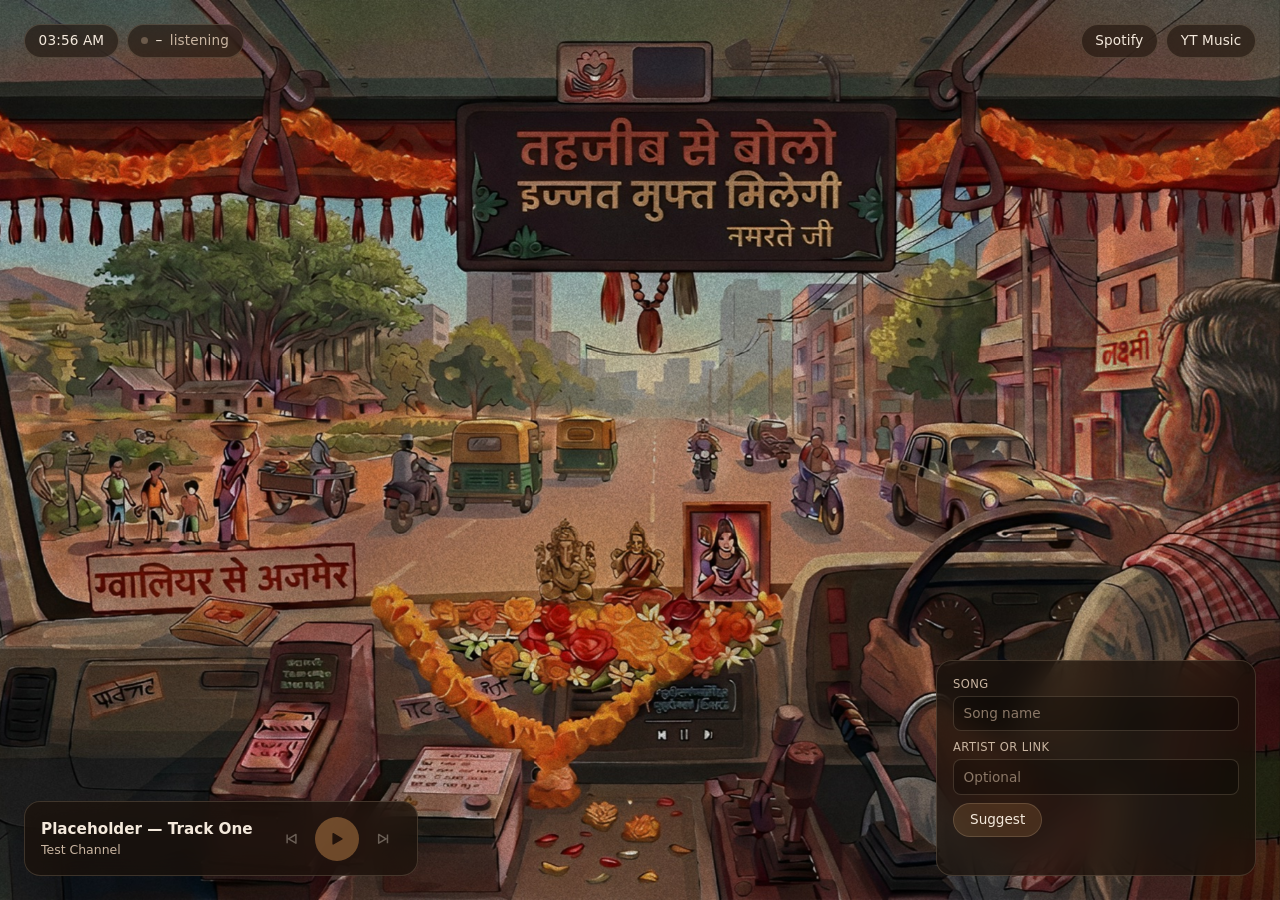
==== index.html @ 230281d0 "Build static Indian Bus Radio site Full-bleed hero scene with floating chrome, hidden YouTube IFrame" ====
<!doctype html>
<html lang="en">
<head>
<meta charset="utf-8">
<meta name="viewport" content="width=device-width, initial-scale=1, viewport-fit=cover">
<title>Indian Bus Radio</title>
<meta name="description" content="Ambient radio from the front seat of an Indian public bus.">
<link rel="stylesheet" href="css/style.css">
</head>
<body>

<img class="hero" src="assets/hero.jpg" alt="Interior of an Indian public bus, looking past the driver through the windshield onto a roadside town.">

<header class="top-row">
  <div class="pill" id="clock" aria-live="off">--:--</div>

  <div class="pill" id="live-count">
    <span class="dot" id="live-dot" data-state="offline"></span>
    <span id="live-count-value">–</span>
    <span class="muted">listening</span>
  </div>

  <nav class="top-links">
    <!-- TODO: replace with the real playlist URLs once they exist -->
    <a class="pill" href="#" target="_blank" rel="noopener">Spotify</a>
    <a class="pill" href="#" target="_blank" rel="noopener">YT Music</a>
  </nav>
</header>

<main class="chrome">
  <section class="player panel" aria-label="Player">
    <div class="now-playing">
      <div class="track-title" id="track-title">Press play</div>
      <div class="track-channel" id="track-channel">—</div>
    </div>

    <div class="controls">
      <button class="ctrl" id="prev" type="button" aria-label="Previous track">
        <svg viewBox="0 0 24 24" aria-hidden="true"><path d="M7 6v12M19 6 9 12l10 6z"/></svg>
      </button>
      <button class="ctrl ctrl-play" id="play" type="button" aria-label="Play" aria-pressed="false">
        <svg class="icon-play" viewBox="0 0 24 24" aria-hidden="true"><path d="M7 5l12 7-12 7z"/></svg>
        <svg class="icon-pause" viewBox="0 0 24 24" aria-hidden="true"><path d="M8 5v14M16 5v14"/></svg>
      </button>
      <button class="ctrl" id="next" type="button" aria-label="Next track">
        <svg viewBox="0 0 24 24" aria-hidden="true"><path d="M17 6v12M5 6l10 6-10 6z"/></svg>
      </button>
    </div>
  </section>

  <section class="recommend panel" aria-label="Recommend a song">
    <form id="recommend-form" novalidate>
      <label class="field">
        <span>Song</span>
        <input type="text" id="rec-song" name="song" maxlength="120" required autocomplete="off" placeholder="Song name">
      </label>
      <label class="field">
        <span>Artist or link</span>
        <input type="text" id="rec-artist" name="artist" maxlength="200" autocomplete="off" placeholder="Optional">
      </label>

      <!-- honeypot: off-screen rather than display:none so naive bots still fill it -->
      <div class="hp" aria-hidden="true">
        <label for="rec-website">Website</label>
        <input type="text" id="rec-website" name="website" tabindex="-1" autocomplete="off">
      </div>

      <button type="submit" id="rec-submit">Suggest</button>
      <p class="rec-status" id="rec-status" role="status"></p>
    </form>
  </section>
</main>

<!-- hidden audio source; playback only, never visible -->
<div id="yt-player" class="yt-hidden"></div>

<script src="https://www.youtube.com/iframe_api"></script>
<script src="https://cdn.jsdelivr.net/npm/gsap@3.12.5/dist/gsap.min.js"></script>
<script src="js/app.js"></script>
<script type="module" src="js/presence.js"></script>
<script type="module" src="js/recommend.js"></script>

</body>
</html>
---- css/style.css ----
:root {
  --ink: #f4e9dc;
  --ink-dim: #c9b5a1;
  --glass: rgba(28, 18, 12, 0.58);
  --glass-strong: rgba(28, 18, 12, 0.74);
  --edge: rgba(255, 226, 190, 0.16);
  --accent: #ffb163;
  --pad: clamp(0.75rem, 2vw, 1.5rem);
}

* { box-sizing: border-box; }

html, body {
  margin: 0;
  min-height: 100%;
  background: #17100b;
}

body {
  min-height: 100svh;
  display: flex;
  flex-direction: column;
  font: 400 16px/1.4 ui-sans-serif, system-ui, -apple-system, "Segoe UI", sans-serif;
  color: var(--ink);
  -webkit-font-smoothing: antialiased;
}

/* Static by decision — no idle animation on the illustration. */
.hero {
  position: fixed;
  inset: 0;
  width: 100%;
  height: 100%;
  object-fit: cover;
  object-position: 50% 50%;
  z-index: 0;
  pointer-events: none;
}

.top-row,
.chrome {
  position: relative;
  z-index: 1;
}

.top-row {
  display: flex;
  flex-wrap: wrap;
  align-items: center;
  gap: 0.5rem;
  padding: var(--pad);
  padding-top: max(var(--pad), env(safe-area-inset-top));
}

.top-links {
  display: flex;
  gap: 0.5rem;
  margin-left: auto;
}

/* The art's top zone is busy everywhere — each element carries its own backing. */
.pill {
  display: inline-flex;
  align-items: center;
  gap: 0.45rem;
  padding: 0.4rem 0.85rem;
  border: 1px solid var(--edge);
  border-radius: 999px;
  background: var(--glass);
  backdrop-filter: blur(10px) saturate(1.1);
  -webkit-backdrop-filter: blur(10px) saturate(1.1);
  font-size: 0.85rem;
  font-variant-numeric: tabular-nums;
  letter-spacing: 0.01em;
  text-decoration: none;
  color: var(--ink);
  white-space: nowrap;
}

a.pill:hover { border-color: rgba(255, 226, 190, 0.4); }

.muted { color: var(--ink-dim); }

.dot {
  width: 7px;
  height: 7px;
  border-radius: 50%;
  background: #6b5a4b;
}
.dot[data-state="live"] { background: #63d68a; box-shadow: 0 0 0 3px rgba(99, 214, 138, 0.18); }

.chrome {
  margin-top: auto;
  display: flex;
  flex-wrap: wrap;
  align-items: flex-end;
  justify-content: space-between;
  gap: var(--pad);
  padding: var(--pad);
  padding-bottom: max(var(--pad), env(safe-area-inset-bottom));
}

.panel {
  border: 1px solid var(--edge);
  border-radius: 1rem;
  background: var(--glass-strong);
  backdrop-filter: blur(14px) saturate(1.1);
  -webkit-backdrop-filter: blur(14px) saturate(1.1);
  padding: 0.9rem 1rem;
}

.player {
  display: flex;
  align-items: center;
  gap: 1.25rem;
  min-width: min(22rem, 100%);
}

.now-playing { min-width: 0; }

.track-title {
  font-size: 0.95rem;
  font-weight: 600;
  overflow: hidden;
  text-overflow: ellipsis;
  white-space: nowrap;
  max-width: 16rem;
}

.track-channel {
  font-size: 0.78rem;
  color: var(--ink-dim);
  overflow: hidden;
  text-overflow: ellipsis;
  white-space: nowrap;
  max-width: 16rem;
}

.controls {
  display: flex;
  align-items: center;
  gap: 0.4rem;
  margin-left: auto;
}

.ctrl {
  display: grid;
  place-items: center;
  width: 2.25rem;
  height: 2.25rem;
  padding: 0;
  border: 1px solid transparent;
  border-radius: 50%;
  background: transparent;
  color: var(--ink);
  cursor: pointer;
}

.ctrl:hover { border-color: var(--edge); }
.ctrl:disabled { opacity: 0.35; cursor: default; }

.ctrl-play {
  width: 2.75rem;
  height: 2.75rem;
  background: var(--accent);
  color: #241408;
}

.ctrl svg {
  width: 1.1rem;
  height: 1.1rem;
  fill: none;
  stroke: currentColor;
  stroke-width: 2;
  stroke-linejoin: round;
}

.ctrl-play svg { fill: currentColor; stroke: currentColor; }
.ctrl-play .icon-pause { fill: none; }

/* The `hidden` attribute does not hide SVG elements, so swap on a state class. */
.ctrl-play .icon-pause,
.ctrl-play.is-playing .icon-play { display: none; }
.ctrl-play.is-playing .icon-pause { display: block; }

:focus-visible {
  outline: 2px solid var(--accent);
  outline-offset: 2px;
}

.recommend { width: min(20rem, 100%); }

#recommend-form {
  display: flex;
  flex-wrap: wrap;
  gap: 0.5rem;
}

.field {
  display: flex;
  flex-direction: column;
  gap: 0.25rem;
  flex: 1 1 100%;
  font-size: 0.72rem;
  color: var(--ink-dim);
  letter-spacing: 0.04em;
  text-transform: uppercase;
}

.field input {
  border: 1px solid var(--edge);
  border-radius: 0.5rem;
  background: rgba(0, 0, 0, 0.28);
  padding: 0.45rem 0.6rem;
  color: var(--ink);
  font: inherit;
  font-size: 0.85rem;
  text-transform: none;
  letter-spacing: normal;
}

.field input::placeholder { color: #8b7867; }

#rec-submit {
  border: 1px solid var(--edge);
  border-radius: 999px;
  background: rgba(255, 177, 99, 0.14);
  color: var(--ink);
  padding: 0.4rem 1rem;
  font: inherit;
  font-size: 0.85rem;
  cursor: pointer;
}

#rec-submit:hover { background: rgba(255, 177, 99, 0.24); }
#rec-submit:disabled { opacity: 0.5; cursor: default; }

.rec-status {
  flex: 1 1 100%;
  margin: 0;
  min-height: 1rem;
  font-size: 0.75rem;
  color: var(--ink-dim);
}

.rec-status[data-tone="error"] { color: #ff9f8d; }
.rec-status[data-tone="ok"] { color: #9fe0b4; }

.hp {
  position: absolute;
  left: -9999px;
  width: 1px;
  height: 1px;
  overflow: hidden;
}

.yt-hidden {
  position: absolute;
  width: 1px;
  height: 1px;
  left: -9999px;
  opacity: 0;
  pointer-events: none;
}

/* Narrow viewports crop hard (hero is ~2:1) — only ~23% of the width survives
   at phone aspect, so this centres the dashboard shrine. Losing the far-left
   scenery and the driver is the accepted tradeoff. */
@media (max-width: 767px) {
  .hero { object-position: 50% 50%; }

  .chrome {
    flex-direction: column;
    align-items: stretch;
  }

  .recommend { width: 100%; }

  .track-title, .track-channel { max-width: 100%; }

  .top-links { margin-left: 0; width: 100%; }
}

@media (prefers-reduced-motion: reduce) {
  * { animation: none !important; transition: none !important; }
}
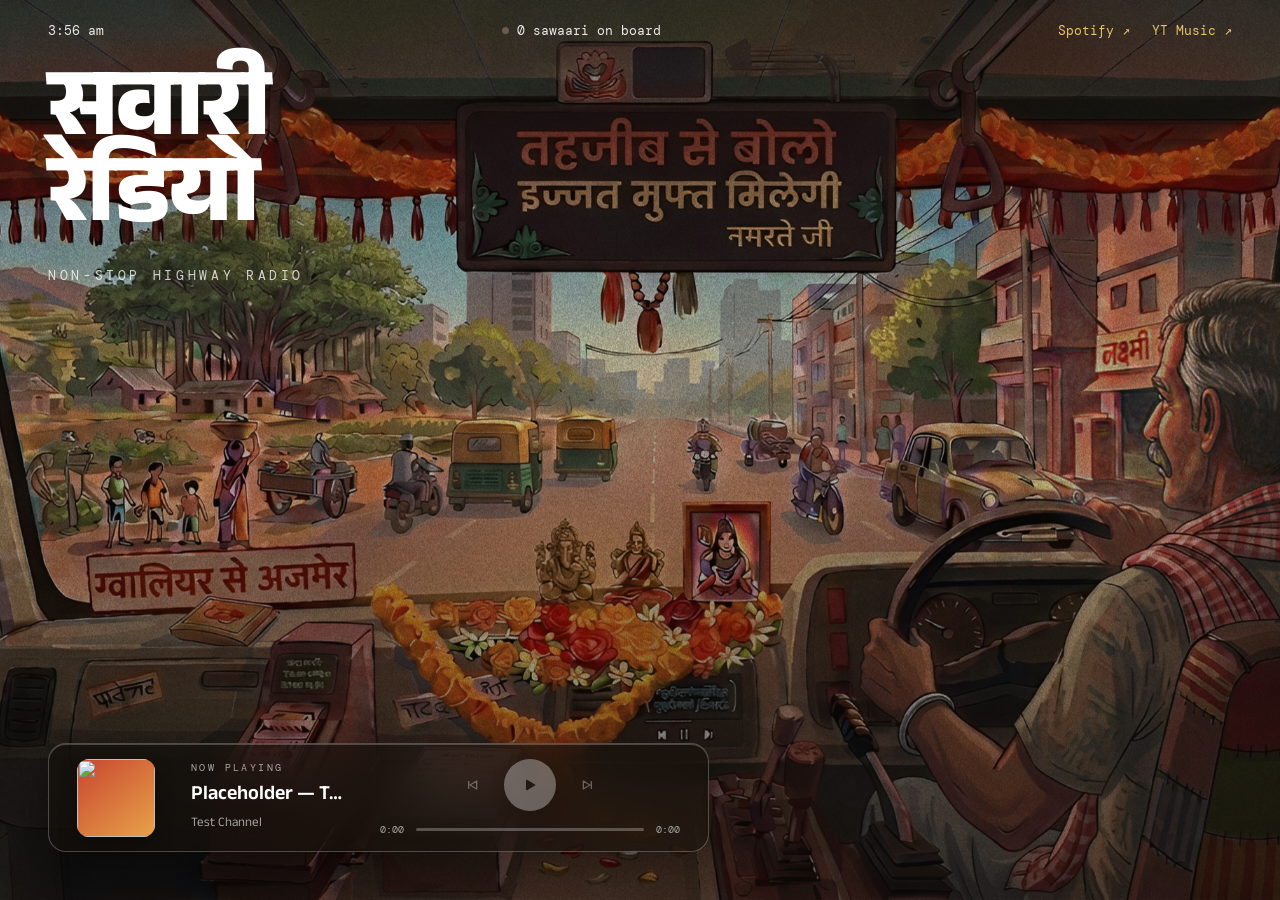
==== commit e9d51769: "Rebrand to Sawaari Radio per Glass Shelf v2 handoff Implements design_handoff_glass_shelf_player/REA" ====
--- a/index.html
+++ b/index.html
@@ -3,72 +3,71 @@
 <head>
 <meta charset="utf-8">
 <meta name="viewport" content="width=device-width, initial-scale=1, viewport-fit=cover">
-<title>Indian Bus Radio</title>
-<meta name="description" content="Ambient radio from the front seat of an Indian public bus.">
+<title>सवारी रेडियो — Sawaari Radio</title>
+<meta name="description" content="Non-stop highway radio from the front seat of an Indian public bus.">
+<link rel="preconnect" href="https://fonts.gstatic.com" crossorigin>
+<link href="https://fonts.googleapis.com/css2?family=Anek+Devanagari:wght@400;500;600;800&family=DM+Mono:wght@400;500&display=swap" rel="stylesheet">
 <link rel="stylesheet" href="css/style.css">
 </head>
 <body>
 
 <img class="hero" src="assets/hero.jpg" alt="Interior of an Indian public bus, looking past the driver through the windshield onto a roadside town.">
+<div class="scrim" aria-hidden="true"></div>
 
-<header class="top-row">
-  <div class="pill" id="clock" aria-live="off">--:--</div>
+<header class="status-bar">
+  <span id="clock">--:--</span>
 
-  <div class="pill" id="live-count">
+  <span class="live" id="live-count">
     <span class="dot" id="live-dot" data-state="offline"></span>
-    <span id="live-count-value">–</span>
-    <span class="muted">listening</span>
-  </div>
+    <span id="live-count-value">0</span> sawaari on board
+  </span>
 
   <nav class="top-links">
     <!-- TODO: replace with the real playlist URLs once they exist -->
-    <a class="pill" href="#" target="_blank" rel="noopener">Spotify</a>
-    <a class="pill" href="#" target="_blank" rel="noopener">YT Music</a>
+    <a href="#" target="_blank" rel="noopener">Spotify ↗</a>
+    <a href="#" target="_blank" rel="noopener">YT Music ↗</a>
   </nav>
 </header>
 
-<main class="chrome">
-  <section class="player panel" aria-label="Player">
-    <div class="now-playing">
+<div class="masthead" lang="hi">
+  <div class="masthead-title">सवारी<br>रेडियो</div>
+  <div class="masthead-sub">non-stop highway radio</div>
+</div>
+
+<main class="shelf-row">
+  <section class="player-card" aria-label="Player">
+    <img class="art" id="track-art" alt="" aria-hidden="true">
+
+    <div class="track-info">
+      <div class="eyebrow">Now playing</div>
       <div class="track-title" id="track-title">Press play</div>
       <div class="track-channel" id="track-channel">—</div>
     </div>
 
-    <div class="controls">
-      <button class="ctrl" id="prev" type="button" aria-label="Previous track">
-        <svg viewBox="0 0 24 24" aria-hidden="true"><path d="M7 6v12M19 6 9 12l10 6z"/></svg>
-      </button>
-      <button class="ctrl ctrl-play" id="play" type="button" aria-label="Play" aria-pressed="false">
-        <svg class="icon-play" viewBox="0 0 24 24" aria-hidden="true"><path d="M7 5l12 7-12 7z"/></svg>
-        <svg class="icon-pause" viewBox="0 0 24 24" aria-hidden="true"><path d="M8 5v14M16 5v14"/></svg>
-      </button>
-      <button class="ctrl" id="next" type="button" aria-label="Next track">
-        <svg viewBox="0 0 24 24" aria-hidden="true"><path d="M17 6v12M5 6l10 6-10 6z"/></svg>
-      </button>
+    <div class="transport">
+      <div class="controls">
+        <button class="ctrl" id="prev" type="button" aria-label="Previous track">
+          <svg viewBox="0 0 24 24" aria-hidden="true"><path d="M7 6v12M19 6 9 12l10 6z"/></svg>
+        </button>
+        <button class="ctrl ctrl-play" id="play" type="button" aria-label="Play" aria-pressed="false">
+          <svg class="icon-play" viewBox="0 0 24 24" aria-hidden="true"><path d="M7 5l12 7-12 7z"/></svg>
+          <svg class="icon-pause" viewBox="0 0 24 24" aria-hidden="true"><path d="M8 5v14M16 5v14"/></svg>
+        </button>
+        <button class="ctrl" id="next" type="button" aria-label="Next track">
+          <svg viewBox="0 0 24 24" aria-hidden="true"><path d="M17 6v12M5 6l10 6-10 6z"/></svg>
+        </button>
+      </div>
+
+      <div class="progress-row">
+        <span id="time-elapsed">0:00</span>
+        <div class="progress-track" id="progress-track" role="slider" aria-label="Seek" aria-valuemin="0" aria-valuemax="100" aria-valuenow="0" tabindex="0">
+          <div class="progress-fill" id="progress-fill"></div>
+        </div>
+        <span id="time-total">0:00</span>
+      </div>
     </div>
   </section>
 
-  <section class="recommend panel" aria-label="Recommend a song">
-    <form id="recommend-form" novalidate>
-      <label class="field">
-        <span>Song</span>
-        <input type="text" id="rec-song" name="song" maxlength="120" required autocomplete="off" placeholder="Song name">
-      </label>
-      <label class="field">
-        <span>Artist or link</span>
-        <input type="text" id="rec-artist" name="artist" maxlength="200" autocomplete="off" placeholder="Optional">
-      </label>
-
-      <!-- honeypot: off-screen rather than display:none so naive bots still fill it -->
-      <div class="hp" aria-hidden="true">
-        <label for="rec-website">Website</label>
-        <input type="text" id="rec-website" name="website" tabindex="-1" autocomplete="off">
-      </div>
-
-      <button type="submit" id="rec-submit">Suggest</button>
-      <p class="rec-status" id="rec-status" role="status"></p>
-    </form>
-  </section>
 </main>
 
 <!-- hidden audio source; playback only, never visible -->
@@ -78,7 +77,6 @@
 <script src="https://cdn.jsdelivr.net/npm/gsap@3.12.5/dist/gsap.min.js"></script>
 <script src="js/app.js"></script>
 <script type="module" src="js/presence.js"></script>
-<script type="module" src="js/recommend.js"></script>
 
 </body>
 </html>
--- a/css/style.css
+++ b/css/style.css
@@ -1,11 +1,20 @@
 :root {
-  --ink: #f4e9dc;
-  --ink-dim: #c9b5a1;
-  --glass: rgba(28, 18, 12, 0.58);
-  --glass-strong: rgba(28, 18, 12, 0.74);
-  --edge: rgba(255, 226, 190, 0.16);
-  --accent: #ffb163;
-  --pad: clamp(0.75rem, 2vw, 1.5rem);
+  /* Design tokens — from design_handoff_glass_shelf_player/README.md, "Glass Shelf v2" */
+  --scrim-dark: #12100e;
+  --card-bg: rgba(20, 15, 11, 0.62);
+  --card-border: rgba(255, 255, 255, 0.24);
+  --accent-a: #c8452f;
+  --accent-b: #e8a34a;
+  --live-green: #5fd07a;
+  --gold: #e8c46a;
+  --text: #fff;
+  --text-dim-1: rgba(255, 255, 255, 0.9);
+  --text-dim-2: rgba(255, 255, 255, 0.78);
+  --text-dim-3: rgba(255, 255, 255, 0.6);
+  --text-dim-4: rgba(255, 255, 255, 0.62);
+  --margin: 48px;
+  --font-display: 'Anek Devanagari', system-ui, sans-serif;
+  --font-mono: 'DM Mono', ui-monospace, monospace;
 }
 
 * { box-sizing: border-box; }
@@ -13,16 +22,22 @@
 html, body {
   margin: 0;
   min-height: 100%;
-  background: #17100b;
+  background: var(--scrim-dark);
 }
 
 body {
   min-height: 100svh;
-  display: flex;
-  flex-direction: column;
-  font: 400 16px/1.4 ui-sans-serif, system-ui, -apple-system, "Segoe UI", sans-serif;
-  color: var(--ink);
+  font-family: var(--font-display);
+  color: var(--text);
   -webkit-font-smoothing: antialiased;
+}
+
+a { color: var(--gold); text-decoration: none; }
+a:hover { color: var(--text); }
+
+@keyframes pulse {
+  0%, 100% { opacity: 1; }
+  50% { opacity: .35; }
 }
 
 /* Static by decision — no idle animation on the illustration. */
@@ -37,49 +52,39 @@
   pointer-events: none;
 }
 
-.top-row,
-.chrome {
+.scrim {
+  position: fixed;
+  inset: 0;
+  z-index: 0;
+  pointer-events: none;
+  background: linear-gradient(180deg, rgba(20, 14, 10, .52) 0%, rgba(20, 14, 10, .06) 38%, rgba(20, 14, 10, .5) 100%);
+}
+
+.status-bar,
+.masthead,
+.shelf-row {
   position: relative;
   z-index: 1;
 }
 
-.top-row {
-  display: flex;
-  flex-wrap: wrap;
-  align-items: center;
-  gap: 0.5rem;
-  padding: var(--pad);
-  padding-top: max(var(--pad), env(safe-area-inset-top));
-}
-
-.top-links {
-  display: flex;
-  gap: 0.5rem;
-  margin-left: auto;
-}
-
-/* The art's top zone is busy everywhere — each element carries its own backing. */
-.pill {
-  display: inline-flex;
-  align-items: center;
-  gap: 0.45rem;
-  padding: 0.4rem 0.85rem;
-  border: 1px solid var(--edge);
-  border-radius: 999px;
-  background: var(--glass);
-  backdrop-filter: blur(10px) saturate(1.1);
-  -webkit-backdrop-filter: blur(10px) saturate(1.1);
-  font-size: 0.85rem;
-  font-variant-numeric: tabular-nums;
-  letter-spacing: 0.01em;
-  text-decoration: none;
-  color: var(--ink);
-  white-space: nowrap;
-}
-
-a.pill:hover { border-color: rgba(255, 226, 190, 0.4); }
-
-.muted { color: var(--ink-dim); }
+.status-bar {
+  position: fixed;
+  top: 22px;
+  left: var(--margin);
+  right: var(--margin);
+  display: flex;
+  align-items: center;
+  justify-content: space-between;
+  font-family: var(--font-mono);
+  font-size: 13px;
+  color: var(--text-dim-1);
+}
+
+.live {
+  display: flex;
+  align-items: center;
+  gap: 8px;
+}
 
 .dot {
   width: 7px;
@@ -87,171 +92,190 @@
   border-radius: 50%;
   background: #6b5a4b;
 }
-.dot[data-state="live"] { background: #63d68a; box-shadow: 0 0 0 3px rgba(99, 214, 138, 0.18); }
-
-.chrome {
-  margin-top: auto;
-  display: flex;
-  flex-wrap: wrap;
+.dot[data-state="live"] {
+  background: var(--live-green);
+  animation: pulse 2.4s ease-in-out infinite;
+}
+
+.top-links {
+  display: flex;
+  gap: 22px;
+}
+
+.masthead {
+  position: fixed;
+  top: 76px;
+  left: var(--margin);
+  z-index: 1;
+  max-width: calc(100vw - 2 * var(--margin));
+}
+
+.masthead-title {
+  font-weight: 800;
+  font-size: 96px;
+  line-height: .9;
+  color: var(--text);
+  letter-spacing: -0.03em;
+}
+
+.masthead-sub {
+  margin-top: 18px;
+  font-family: var(--font-mono);
+  font-size: 13px;
+  letter-spacing: .28em;
+  text-transform: uppercase;
+  color: var(--text-dim-2);
+}
+
+.shelf-row {
+  position: fixed;
+  left: var(--margin);
+  right: var(--margin);
+  bottom: 48px;
+  z-index: 1;
+  display: flex;
   align-items: flex-end;
   justify-content: space-between;
-  gap: var(--pad);
-  padding: var(--pad);
-  padding-bottom: max(var(--pad), env(safe-area-inset-bottom));
-}
-
-.panel {
-  border: 1px solid var(--edge);
-  border-radius: 1rem;
-  background: var(--glass-strong);
-  backdrop-filter: blur(14px) saturate(1.1);
-  -webkit-backdrop-filter: blur(14px) saturate(1.1);
-  padding: 0.9rem 1rem;
-}
-
-.player {
-  display: flex;
-  align-items: center;
-  gap: 1.25rem;
-  min-width: min(22rem, 100%);
-}
-
-.now-playing { min-width: 0; }
+  gap: 24px;
+  flex-wrap: wrap;
+}
+
+.player-card {
+  height: 109px;
+  padding: 0 28px;
+  display: flex;
+  align-items: center;
+  gap: 36px;
+  border-radius: 18px;
+  background: var(--card-bg);
+  backdrop-filter: blur(26px);
+  -webkit-backdrop-filter: blur(26px);
+  border: 1px solid var(--card-border);
+  box-shadow: 0 18px 50px rgba(0, 0, 0, .4), inset 0 1px 0 rgba(255, 255, 255, .22);
+  width: fit-content;
+  max-width: 100%;
+}
+
+.art {
+  width: 78px;
+  height: 78px;
+  flex: none;
+  border-radius: 12px;
+  background: linear-gradient(140deg, var(--accent-a), var(--accent-b));
+  box-shadow: 0 6px 18px rgba(0, 0, 0, .35);
+  object-fit: cover;
+}
+
+.track-info {
+  width: 153px;
+  flex: none;
+  min-width: 0;
+}
+
+.eyebrow {
+  font-family: var(--font-mono);
+  font-size: 10px;
+  letter-spacing: .24em;
+  text-transform: uppercase;
+  color: var(--text-dim-4);
+}
 
 .track-title {
-  font-size: 0.95rem;
+  margin-top: 5px;
+  font-size: 20px;
   font-weight: 600;
+  color: var(--text);
+  white-space: nowrap;
   overflow: hidden;
   text-overflow: ellipsis;
+}
+
+.track-channel {
+  font-size: 13px;
+  color: var(--text-dim-3);
   white-space: nowrap;
-  max-width: 16rem;
-}
-
-.track-channel {
-  font-size: 0.78rem;
-  color: var(--ink-dim);
   overflow: hidden;
   text-overflow: ellipsis;
-  white-space: nowrap;
-  max-width: 16rem;
+}
+
+.transport {
+  width: 300px;
+  flex: none;
+  display: flex;
+  flex-direction: column;
+  align-items: center;
+  gap: 12px;
 }
 
 .controls {
   display: flex;
   align-items: center;
-  gap: 0.4rem;
-  margin-left: auto;
+  gap: 20px;
+  color: var(--text-dim-1);
 }
 
 .ctrl {
   display: grid;
   place-items: center;
-  width: 2.25rem;
-  height: 2.25rem;
+  width: 24px;
+  height: 24px;
   padding: 0;
-  border: 1px solid transparent;
+  border: none;
+  background: transparent;
+  color: inherit;
+  cursor: pointer;
   border-radius: 50%;
-  background: transparent;
-  color: var(--ink);
-  cursor: pointer;
-}
-
-.ctrl:hover { border-color: var(--edge); }
-.ctrl:disabled { opacity: 0.35; cursor: default; }
-
-.ctrl-play {
-  width: 2.75rem;
-  height: 2.75rem;
-  background: var(--accent);
-  color: #241408;
-}
+}
+
+.ctrl:disabled { opacity: .35; cursor: default; }
 
 .ctrl svg {
-  width: 1.1rem;
-  height: 1.1rem;
+  width: 1rem;
+  height: 1rem;
   fill: none;
   stroke: currentColor;
   stroke-width: 2;
   stroke-linejoin: round;
 }
 
-.ctrl-play svg { fill: currentColor; stroke: currentColor; }
-.ctrl-play .icon-pause { fill: none; }
+.ctrl-play {
+  width: 52px;
+  height: 52px;
+  background: rgba(255, 255, 255, .92);
+  color: #1a1613;
+  box-shadow: 0 6px 18px rgba(0, 0, 0, .3);
+}
+.ctrl-play svg { fill: currentColor; stroke: currentColor; width: 16px; height: 16px; }
 
 /* The `hidden` attribute does not hide SVG elements, so swap on a state class. */
 .ctrl-play .icon-pause,
 .ctrl-play.is-playing .icon-play { display: none; }
 .ctrl-play.is-playing .icon-pause { display: block; }
 
-:focus-visible {
-  outline: 2px solid var(--accent);
-  outline-offset: 2px;
-}
-
-.recommend { width: min(20rem, 100%); }
-
-#recommend-form {
-  display: flex;
-  flex-wrap: wrap;
-  gap: 0.5rem;
-}
-
-.field {
-  display: flex;
-  flex-direction: column;
-  gap: 0.25rem;
-  flex: 1 1 100%;
-  font-size: 0.72rem;
-  color: var(--ink-dim);
-  letter-spacing: 0.04em;
-  text-transform: uppercase;
-}
-
-.field input {
-  border: 1px solid var(--edge);
-  border-radius: 0.5rem;
-  background: rgba(0, 0, 0, 0.28);
-  padding: 0.45rem 0.6rem;
-  color: var(--ink);
-  font: inherit;
-  font-size: 0.85rem;
-  text-transform: none;
-  letter-spacing: normal;
-}
-
-.field input::placeholder { color: #8b7867; }
-
-#rec-submit {
-  border: 1px solid var(--edge);
-  border-radius: 999px;
-  background: rgba(255, 177, 99, 0.14);
-  color: var(--ink);
-  padding: 0.4rem 1rem;
-  font: inherit;
-  font-size: 0.85rem;
+.progress-row {
+  width: 100%;
+  display: flex;
+  align-items: center;
+  gap: 12px;
+  font-family: var(--font-mono);
+  font-size: 10px;
+  color: var(--text-dim-3);
+}
+
+.progress-track {
+  flex: 1;
+  height: 3px;
+  border-radius: 2px;
+  background: rgba(255, 255, 255, .26);
   cursor: pointer;
 }
 
-#rec-submit:hover { background: rgba(255, 177, 99, 0.24); }
-#rec-submit:disabled { opacity: 0.5; cursor: default; }
-
-.rec-status {
-  flex: 1 1 100%;
-  margin: 0;
-  min-height: 1rem;
-  font-size: 0.75rem;
-  color: var(--ink-dim);
-}
-
-.rec-status[data-tone="error"] { color: #ff9f8d; }
-.rec-status[data-tone="ok"] { color: #9fe0b4; }
-
-.hp {
-  position: absolute;
-  left: -9999px;
-  width: 1px;
-  height: 1px;
-  overflow: hidden;
+.progress-fill {
+  display: block;
+  width: 0%;
+  height: 100%;
+  border-radius: 2px;
+  background: var(--text);
 }
 
 .yt-hidden {
@@ -263,22 +287,46 @@
   pointer-events: none;
 }
 
-/* Narrow viewports crop hard (hero is ~2:1) — only ~23% of the width survives
-   at phone aspect, so this centres the dashboard shrine. Losing the far-left
-   scenery and the driver is the accepted tradeoff. */
+:focus-visible {
+  outline: 2px solid var(--gold);
+  outline-offset: 2px;
+}
+
+/* Design frame is 1280x720; below that the masthead and status bar are
+   scaled down and the shelf stacks so the card never exceeds the viewport.
+   The far-left/right scenery is lost on narrow viewports — accepted tradeoff. */
+@media (max-width: 900px) {
+  .masthead-title { font-size: clamp(48px, 12vw, 96px); }
+}
+
 @media (max-width: 767px) {
   .hero { object-position: 50% 50%; }
 
-  .chrome {
+  :root { --margin: 20px; }
+
+  .status-bar { font-size: 10px; }
+  .live { gap: 6px; text-align: center; }
+  .top-links { gap: 12px; }
+
+  .masthead { top: 64px; }
+  .masthead-sub { font-size: 11px; letter-spacing: .2em; }
+
+  .shelf-row {
     flex-direction: column;
     align-items: stretch;
+    bottom: 24px;
   }
 
-  .recommend { width: 100%; }
-
-  .track-title, .track-channel { max-width: 100%; }
-
-  .top-links { margin-left: 0; width: 100%; }
+  .player-card {
+    width: 100%;
+    height: auto;
+    flex-wrap: wrap;
+    padding: 16px;
+    gap: 16px;
+  }
+
+  .track-info { width: auto; flex: 1 1 auto; }
+  .transport { width: 100%; }
 }
 
 @media (prefers-reduced-motion: reduce) {
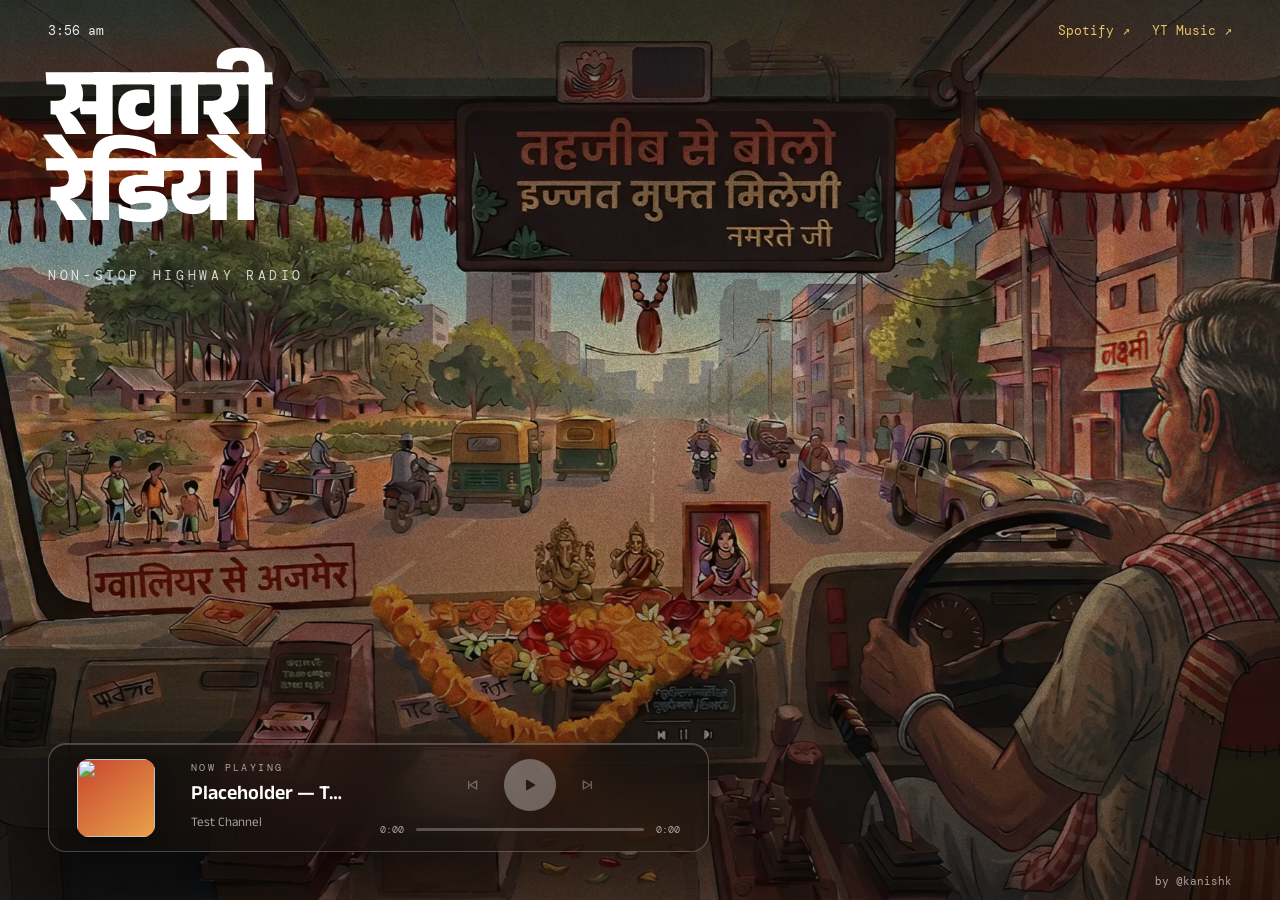
==== commit 96ba458c: "Drop live count, harden player edge cases, ship WebP hero Removes the live listener count for now (t" ====
--- a/index.html
+++ b/index.html
@@ -11,16 +11,11 @@
 </head>
 <body>
 
-<img class="hero" src="assets/hero.jpg" alt="Interior of an Indian public bus, looking past the driver through the windshield onto a roadside town.">
+<img class="hero" src="assets/hero.webp" alt="Interior of an Indian public bus, looking past the driver through the windshield onto a roadside town.">
 <div class="scrim" aria-hidden="true"></div>
 
 <header class="status-bar">
   <span id="clock">--:--</span>
-
-  <span class="live" id="live-count">
-    <span class="dot" id="live-dot" data-state="offline"></span>
-    <span id="live-count-value">0</span> sawaari on board
-  </span>
 
   <nav class="top-links">
     <!-- TODO: replace with the real playlist URLs once they exist -->
@@ -70,13 +65,14 @@
 
 </main>
 
+<a class="credit" href="https://github.com/kanishksingh3012" target="_blank" rel="noopener">by @kanishk</a>
+
 <!-- hidden audio source; playback only, never visible -->
 <div id="yt-player" class="yt-hidden"></div>
 
 <script src="https://www.youtube.com/iframe_api"></script>
 <script src="https://cdn.jsdelivr.net/npm/gsap@3.12.5/dist/gsap.min.js"></script>
 <script src="js/app.js"></script>
-<script type="module" src="js/presence.js"></script>
 
 </body>
 </html>
--- a/css/style.css
+++ b/css/style.css
@@ -1,11 +1,10 @@
 :root {
   /* Design tokens — from design_handoff_glass_shelf_player/README.md, "Glass Shelf v2" */
   --scrim-dark: #12100e;
-  --card-bg: rgba(20, 15, 11, 0.62);
+  --card-bg: rgba(20, 15, 11, 0.52);
   --card-border: rgba(255, 255, 255, 0.24);
   --accent-a: #c8452f;
   --accent-b: #e8a34a;
-  --live-green: #5fd07a;
   --gold: #e8c46a;
   --text: #fff;
   --text-dim-1: rgba(255, 255, 255, 0.9);
@@ -35,11 +34,6 @@
 a { color: var(--gold); text-decoration: none; }
 a:hover { color: var(--text); }
 
-@keyframes pulse {
-  0%, 100% { opacity: 1; }
-  50% { opacity: .35; }
-}
-
 /* Static by decision — no idle animation on the illustration. */
 .hero {
   position: fixed;
@@ -78,23 +72,6 @@
   font-family: var(--font-mono);
   font-size: 13px;
   color: var(--text-dim-1);
-}
-
-.live {
-  display: flex;
-  align-items: center;
-  gap: 8px;
-}
-
-.dot {
-  width: 7px;
-  height: 7px;
-  border-radius: 50%;
-  background: #6b5a4b;
-}
-.dot[data-state="live"] {
-  background: var(--live-green);
-  animation: pulse 2.4s ease-in-out infinite;
 }
 
 .top-links {
@@ -268,6 +245,7 @@
   border-radius: 2px;
   background: rgba(255, 255, 255, .26);
   cursor: pointer;
+  touch-action: none; /* dragging the thin bar shouldn't trigger page scroll on touch */
 }
 
 .progress-fill {
@@ -277,6 +255,17 @@
   border-radius: 2px;
   background: var(--text);
 }
+
+.credit {
+  position: fixed;
+  right: var(--margin);
+  bottom: 12px;
+  z-index: 1;
+  font-family: var(--font-mono);
+  font-size: 11px;
+  color: var(--text-dim-3);
+}
+.credit:hover { color: var(--text); }
 
 .yt-hidden {
   position: absolute;
@@ -305,7 +294,6 @@
   :root { --margin: 20px; }
 
   .status-bar { font-size: 10px; }
-  .live { gap: 6px; text-align: center; }
   .top-links { gap: 12px; }
 
   .masthead { top: 64px; }
@@ -329,6 +317,28 @@
   .transport { width: 100%; }
 }
 
+/* Every positioned element here is `position: fixed` and sized off the
+   1280x720 design frame with no regard for viewport height. On a short
+   viewport (landscape phone, a small resized window) the masthead and the
+   bottom player card can overlap — this compresses both so they never meet.
+   Deliberately after the width queries above so it wins when both apply. */
+@media (max-height: 480px) {
+  .status-bar { top: 12px; }
+
+  .masthead { top: 40px; }
+  .masthead-title { font-size: clamp(28px, 8vw, 44px); line-height: .95; }
+  .masthead-sub { margin-top: 6px; font-size: 10px; }
+
+  .shelf-row { bottom: 14px; }
+
+  .player-card { height: 76px; gap: 20px; padding: 0 16px; }
+  .art { width: 52px; height: 52px; }
+  .track-info { width: 130px; }
+  .track-title { font-size: 16px; }
+  .transport { width: 220px; gap: 6px; }
+  .ctrl-play { width: 40px; height: 40px; }
+}
+
 @media (prefers-reduced-motion: reduce) {
   * { animation: none !important; transition: none !important; }
 }
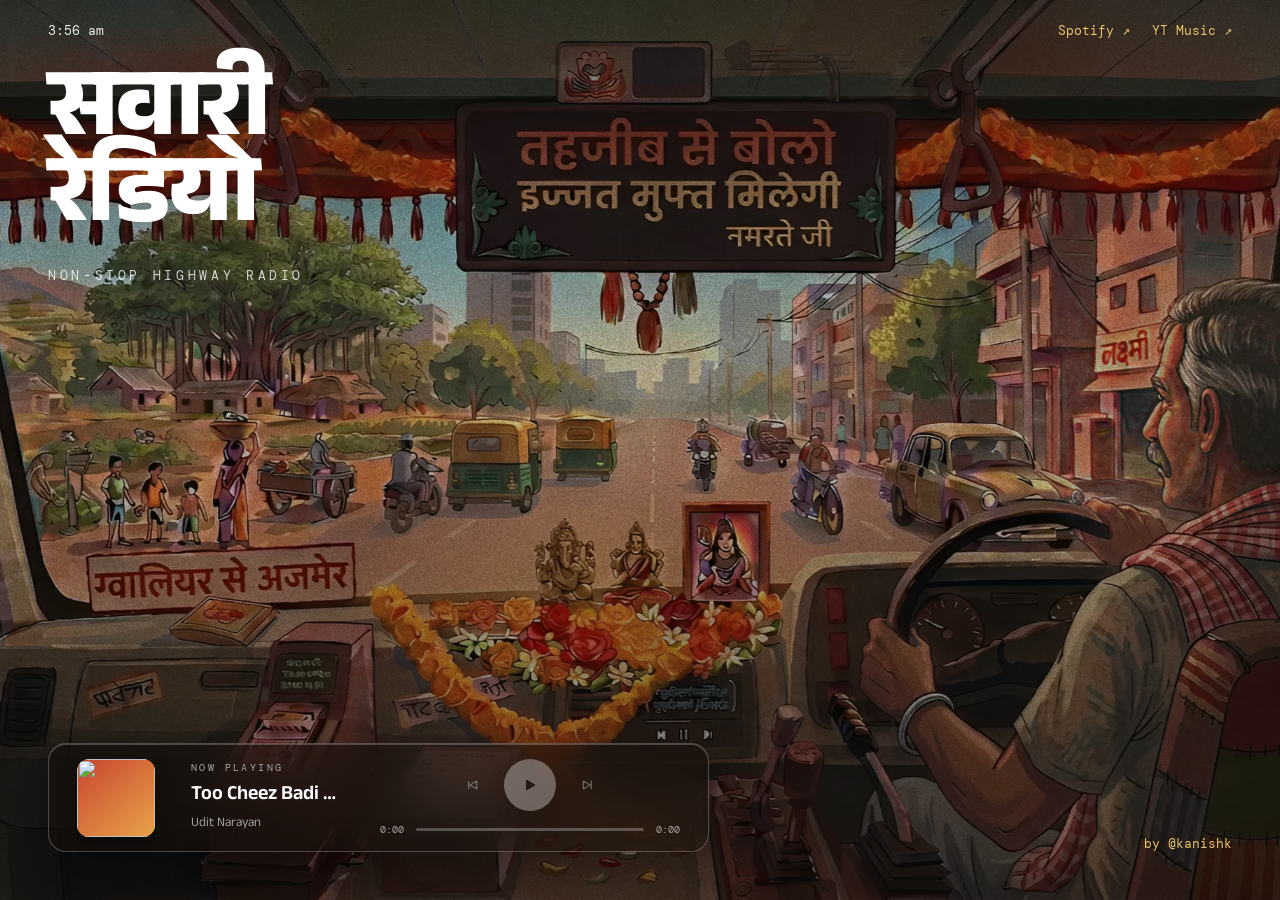
==== commit d3b88e76: "Add mobile design, real playlist, and Spotify/YT links Implements the mobile handoff (design_handoff" ====
--- a/index.html
+++ b/index.html
@@ -18,9 +18,10 @@
   <span id="clock">--:--</span>
 
   <nav class="top-links">
-    <!-- TODO: replace with the real playlist URLs once they exist -->
-    <a href="#" target="_blank" rel="noopener">Spotify ↗</a>
-    <a href="#" target="_blank" rel="noopener">YT Music ↗</a>
+    <!-- The curated playlist in each app. `si=` share tokens intentionally
+         stripped — they're per-share attribution, not needed to open these. -->
+    <a href="https://open.spotify.com/playlist/7woOLSZijkm50yU3QelG8X" target="_blank" rel="noopener">Spotify ↗</a>
+    <a href="https://music.youtube.com/playlist?list=PLDdNNsCxZ2Js" target="_blank" rel="noopener">YT Music ↗</a>
   </nav>
 </header>
 
--- a/css/style.css
+++ b/css/style.css
@@ -12,6 +12,10 @@
   --text-dim-3: rgba(255, 255, 255, 0.6);
   --text-dim-4: rgba(255, 255, 255, 0.62);
   --margin: 48px;
+  /* Shared by .shelf-row and .credit so the credit tag always sits on the
+     same horizontal line as the player card's bottom edge, at every
+     breakpoint, without having to update two rules in sync by hand. */
+  --shelf-bottom: 48px;
   --font-display: 'Anek Devanagari', system-ui, sans-serif;
   --font-mono: 'DM Mono', ui-monospace, monospace;
 }
@@ -108,7 +112,7 @@
   position: fixed;
   left: var(--margin);
   right: var(--margin);
-  bottom: 48px;
+  bottom: var(--shelf-bottom);
   z-index: 1;
   display: flex;
   align-items: flex-end;
@@ -256,14 +260,17 @@
   background: var(--text);
 }
 
+/* Sits on the same horizontal line as the player card's bottom edge
+   (shares --shelf-bottom with .shelf-row) and matches the Spotify/YT Music
+   links in the status bar — same gold, same 13px, same font. */
 .credit {
   position: fixed;
   right: var(--margin);
-  bottom: 12px;
+  bottom: var(--shelf-bottom);
   z-index: 1;
   font-family: var(--font-mono);
-  font-size: 11px;
-  color: var(--text-dim-3);
+  font-size: 13px;
+  color: var(--gold);
 }
 .credit:hover { color: var(--text); }
 
@@ -288,48 +295,144 @@
   .masthead-title { font-size: clamp(48px, 12vw, 96px); }
 }
 
+/* Mobile — design_handoff_glass_shelf_mobile/README.md, 390x844 frame.
+   Not just a squeezed desktop: different hero crop, its own scrim ramp,
+   a stacked card, and a scrubber handle. */
 @media (max-width: 767px) {
-  .hero { object-position: 50% 50%; }
-
-  :root { --margin: 20px; }
-
-  .status-bar { font-size: 10px; }
-  .top-links { gap: 12px; }
-
-  .masthead { top: 64px; }
-  .masthead-sub { font-size: 11px; letter-spacing: .2em; }
+  :root { --margin: 24px; --shelf-bottom: 34px; }
+
+  /* Mobile crop aims at the driver and steering wheel, not the centre shrine. */
+  .hero { object-position: 100% 37%; }
+
+  .scrim {
+    background: linear-gradient(180deg,
+      rgba(20, 14, 10, .7) 0%,
+      rgba(20, 14, 10, .6) 30%,
+      rgba(20, 14, 10, .22) 48%,
+      rgba(16, 10, 7, .72) 78%,
+      rgba(14, 9, 6, .88) 100%);
+  }
+
+  .status-bar { top: 14px; font-size: 13px; color: var(--text); }
+  .top-links { gap: 14px; }
+
+  .masthead { top: 196px; }
+  .masthead-title {
+    font-size: 46px;
+    line-height: .92;
+    letter-spacing: -0.02em;
+    text-shadow: 0 4px 26px rgba(0, 0, 0, .5);
+  }
+  .masthead-sub { margin-top: 12px; font-size: 11px; letter-spacing: .22em; }
 
   .shelf-row {
     flex-direction: column;
     align-items: stretch;
-    bottom: 24px;
-  }
-
+  }
+
+  /* Art + track text share the first line; the transport block wraps below. */
   .player-card {
     width: 100%;
     height: auto;
     flex-wrap: wrap;
-    padding: 16px;
-    gap: 16px;
-  }
-
-  .track-info { width: auto; flex: 1 1 auto; }
-  .transport { width: 100%; }
+    align-items: center;
+    padding: 22px 20px 24px;
+    gap: 20px 16px;
+    border-radius: 26px;
+    background: rgba(20, 15, 11, .55);
+    backdrop-filter: blur(28px);
+    -webkit-backdrop-filter: blur(28px);
+    border-color: rgba(255, 255, 255, .2);
+    box-shadow: 0 20px 60px rgba(0, 0, 0, .5), inset 0 1px 0 rgba(255, 255, 255, .2);
+  }
+
+  .art { width: 64px; height: 64px; border-radius: 14px; }
+
+  /* basis 0 (not auto) so long titles truncate instead of pushing the art
+     onto its own line */
+  .track-info { width: auto; flex: 1 1 0; }
+  .eyebrow { font-size: 10px; letter-spacing: .22em; color: rgba(255, 255, 255, .6); }
+  .track-title { margin-top: 4px; font-size: 21px; }
+  .track-channel { font-size: 14px; }
+
+  /* column-reverse puts the progress block above the controls without
+     reordering the markup (which keeps the desktop tab order intact). */
+  .transport {
+    width: auto;
+    flex: 1 0 100%;
+    flex-direction: column-reverse;
+    gap: 18px;
+  }
+
+  .progress-row {
+    flex-wrap: wrap;
+    gap: 0;
+    font-size: 11px;
+    color: rgba(255, 255, 255, .55);
+  }
+  /* The handoff sits the 4px bar inside a 20px row so the 14px handle has
+     room; these margins reproduce that rhythm without an extra wrapper. */
+  .progress-track {
+    order: -1;
+    flex: 1 0 100%;
+    height: 4px;
+    margin: 8px 0 14px;
+    background: rgba(255, 255, 255, .24);
+  }
+  #time-total { margin-left: auto; }
+
+  /* Scrubber handle rides the leading edge of the fill — mobile only. */
+  .progress-fill { position: relative; }
+  .progress-fill::after {
+    content: '';
+    position: absolute;
+    right: -7px;
+    top: 50%;
+    transform: translateY(-50%);
+    width: 14px;
+    height: 14px;
+    border-radius: 50%;
+    background: var(--text);
+    box-shadow: 0 2px 8px rgba(0, 0, 0, .45);
+  }
+
+  .controls { justify-content: center; gap: 26px; }
+  .ctrl {
+    width: 56px;
+    height: 56px;
+    background: rgba(255, 255, 255, .08);
+    color: rgba(255, 255, 255, .9);
+  }
+  .ctrl svg { width: 19px; height: 19px; }
+  .ctrl-play {
+    width: 74px;
+    height: 74px;
+    background: #f3ece1;
+    color: #1a1613;
+    box-shadow: 0 8px 24px rgba(0, 0, 0, .4);
+  }
+  .ctrl-play svg { width: 24px; height: 24px; }
+
+  /* Card is full-width here, so the shared bottom line would put this
+     right on top of the play button — sits just below the card instead. */
+  .credit { bottom: 10px; }
 }
 
 /* Every positioned element here is `position: fixed` and sized off the
    1280x720 design frame with no regard for viewport height. On a short
    viewport (landscape phone, a small resized window) the masthead and the
    bottom player card can overlap — this compresses both so they never meet.
-   Deliberately after the width queries above so it wins when both apply. */
-@media (max-height: 480px) {
+   Scoped to >=768px: it collapses the card to a fixed-height single row,
+   which would truncate the stacked mobile layout and push the transport
+   controls out of view. Narrow-and-short is handled separately below. */
+@media (max-height: 480px) and (min-width: 768px) {
+  :root { --shelf-bottom: 14px; }
+
   .status-bar { top: 12px; }
 
   .masthead { top: 40px; }
   .masthead-title { font-size: clamp(28px, 8vw, 44px); line-height: .95; }
   .masthead-sub { margin-top: 6px; font-size: 10px; }
-
-  .shelf-row { bottom: 14px; }
 
   .player-card { height: 76px; gap: 20px; padding: 0 16px; }
   .art { width: 52px; height: 52px; }
@@ -339,6 +442,36 @@
   .ctrl-play { width: 40px; height: 40px; }
 }
 
+/* Narrow AND short — split-screen, a foldable, or a small resized window.
+   Keeps the stacked mobile layout (so the transport stays reachable) but
+   tightens the masthead and card enough that both still fit. */
+@media (max-height: 620px) and (max-width: 767px) {
+  :root { --shelf-bottom: 20px; }
+
+  /* Card is still full-width here so this can't follow --shelf-bottom
+     (same reasoning as the base mobile block) — and the gap below the card
+     is only 20px now, too tight for the inherited 10px/13px pairing without
+     touching the card, so both are pulled in further. */
+  .credit { bottom: 2px; font-size: 11px; }
+
+  .masthead { top: 56px; }
+  .masthead-title { font-size: 30px; }
+  .masthead-sub { margin-top: 8px; font-size: 10px; letter-spacing: .18em; }
+
+  .player-card { padding: 14px 16px 16px; gap: 12px; border-radius: 20px; }
+  .art { width: 48px; height: 48px; border-radius: 10px; }
+  .track-title { font-size: 17px; }
+  .track-channel { font-size: 12px; }
+
+  .transport { gap: 10px; }
+  .progress-track { margin: 6px 0 10px; }
+
+  .controls { gap: 18px; }
+  .ctrl { width: 44px; height: 44px; }
+  .ctrl-play { width: 56px; height: 56px; }
+  .ctrl-play svg { width: 18px; height: 18px; }
+}
+
 @media (prefers-reduced-motion: reduce) {
   * { animation: none !important; transition: none !important; }
 }
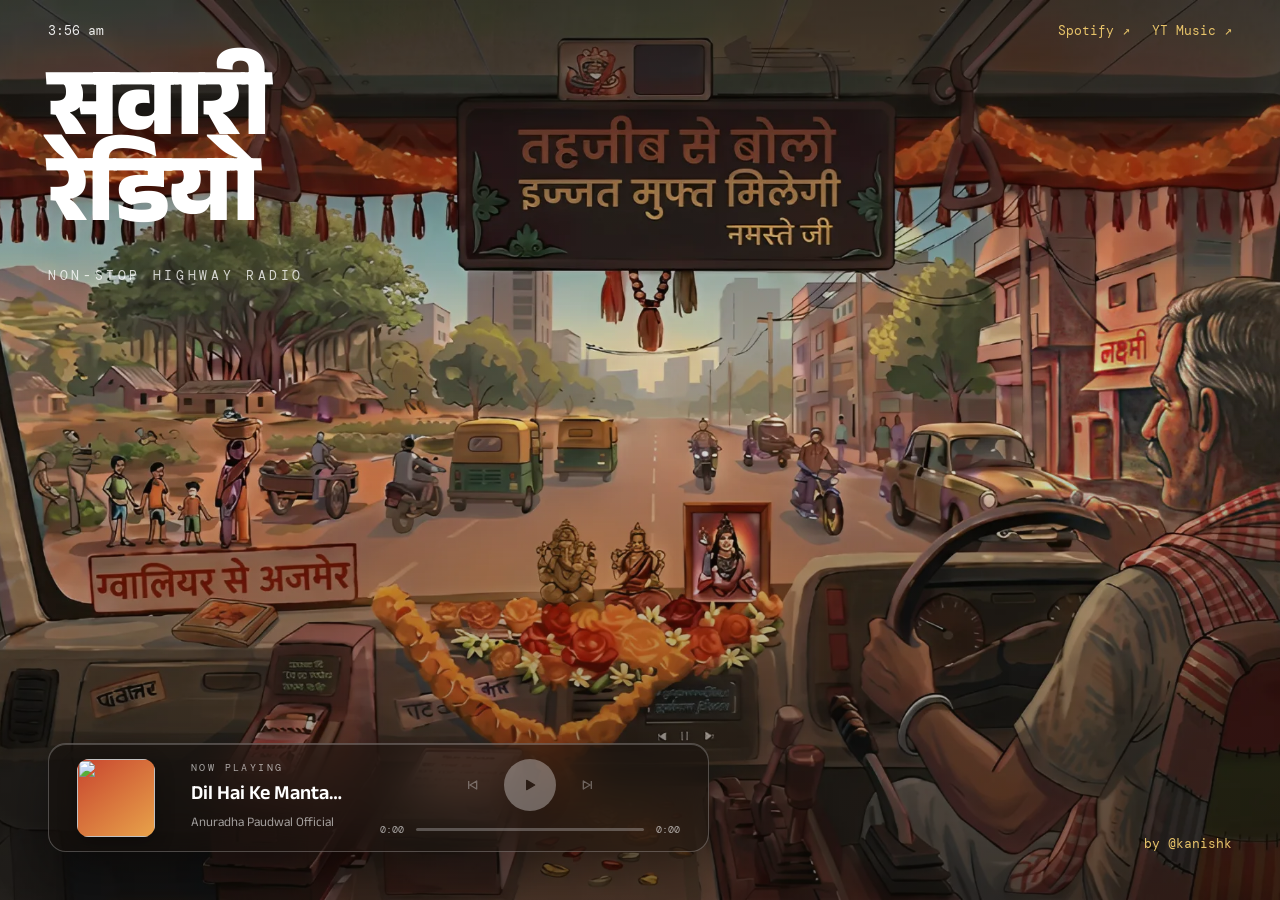
==== commit d09901d3: "Add shuffle, nocookie embed, and a real ad-blocker help message Shuffles playback order by default (" ====
--- a/index.html
+++ b/index.html
@@ -62,6 +62,8 @@
         <span id="time-total">0:00</span>
       </div>
     </div>
+
+    <p class="blocked-help" id="blocked-help" hidden></p>
   </section>
 
 </main>
--- a/css/style.css
+++ b/css/style.css
@@ -122,9 +122,13 @@
 }
 
 .player-card {
-  height: 109px;
+  /* min-height (not height) + wrap so .blocked-help can drop onto its own
+     row and the card grows to fit it, without affecting the normal case
+     where that row stays hidden and the card renders at the same 109px. */
+  min-height: 109px;
   padding: 0 28px;
   display: flex;
+  flex-wrap: wrap;
   align-items: center;
   gap: 36px;
   border-radius: 18px;
@@ -134,7 +138,14 @@
   border: 1px solid var(--card-border);
   box-shadow: 0 18px 50px rgba(0, 0, 0, .4), inset 0 1px 0 rgba(255, 255, 255, .22);
   width: fit-content;
-  max-width: 100%;
+  /* fit-content alone isn't enough once a wrapping paragraph (.blocked-help)
+     is in play — a flex container's shrink-to-fit width calculation can
+     size itself to a wrapped item's unwrapped (max-content) width instead
+     of the intended narrower line, ballooning the card. This caps it at
+     the same width the normal 3-item row already computes to (~661px),
+     so the card never grows wider than usual — the help text just wraps
+     within that fixed width instead. */
+  max-width: min(100%, 665px);
 }
 
 .art {
@@ -258,6 +269,25 @@
   height: 100%;
   border-radius: 2px;
   background: var(--text);
+}
+
+/* Only shown when playback is actually blocked — drops onto its own full
+   row (`flex: 1 0 100%` needs .player-card's `flex-wrap: wrap`) so the
+   message can wrap instead of truncating like the title/channel lines. */
+.blocked-help {
+  /* flex-shrink must be 1 (not 0, unlike the other rows that use this
+     100%-row trick) — shrink:0 pins the item at its max-content (unwrapped)
+     width no matter what min-width says, which is what actually caused the
+     card to balloon to fit the sentence on one line. min-width:0 alone,
+     without also fixing shrink, did nothing. */
+  flex: 1 1 100%;
+  min-width: 0;
+  margin: 12px 0 4px;
+  padding-top: 12px;
+  border-top: 1px solid var(--card-border);
+  font-size: 12px;
+  line-height: 1.5;
+  color: var(--accent-b);
 }
 
 /* Sits on the same horizontal line as the player card's bottom edge
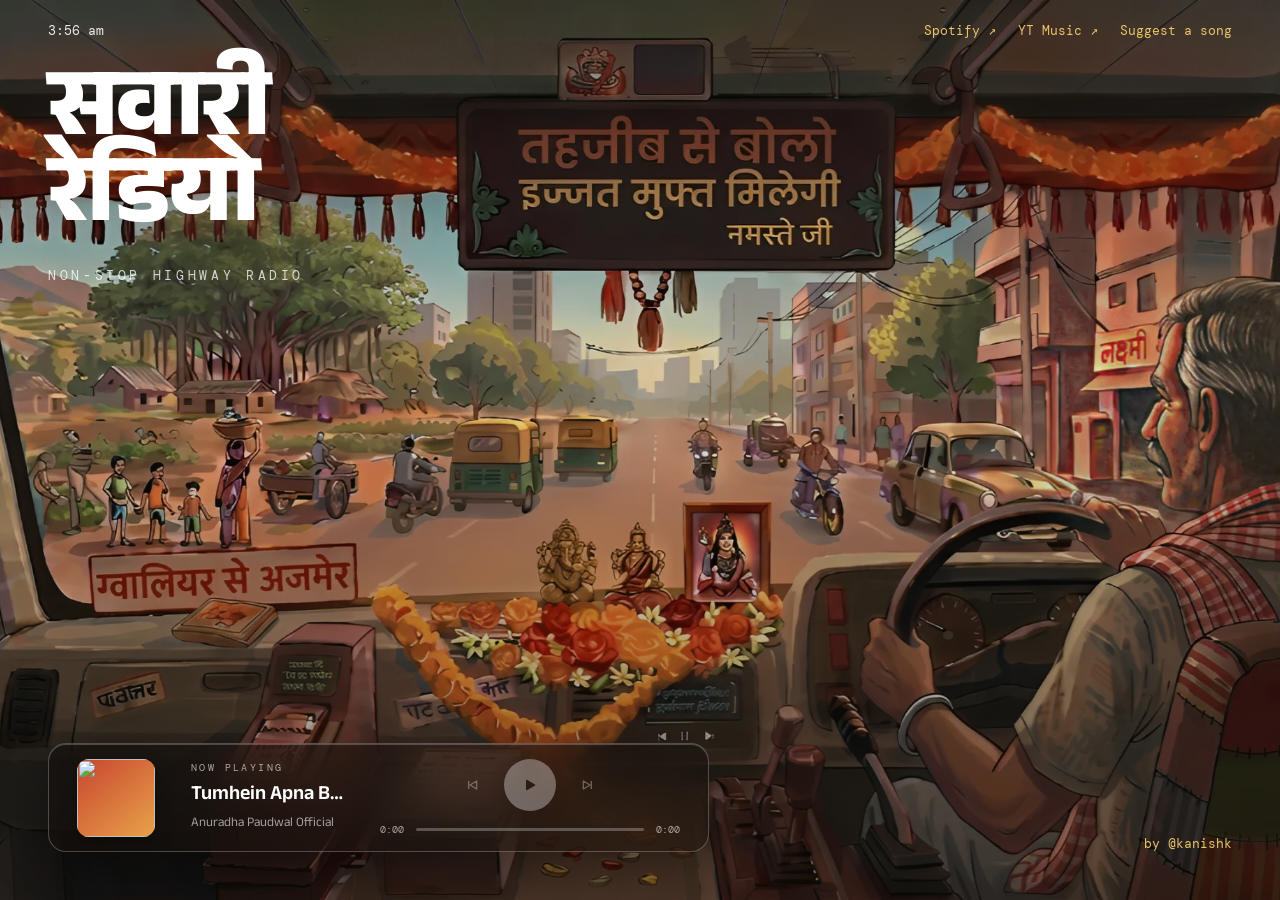
==== commit 6d00efab: "Bring back song suggestions, backed by a Google Sheet Reintroduces the recommendation feature remove" ====
--- a/index.html
+++ b/index.html
@@ -22,8 +22,26 @@
          stripped — they're per-share attribution, not needed to open these. -->
     <a href="https://open.spotify.com/playlist/7woOLSZijkm50yU3QelG8X" target="_blank" rel="noopener">Spotify ↗</a>
     <a href="https://music.youtube.com/playlist?list=PLDdNNsCxZ2Js" target="_blank" rel="noopener">YT Music ↗</a>
+    <button type="button" class="suggest-toggle" id="suggest-toggle" aria-expanded="false" aria-controls="suggest-panel">Suggest a song</button>
   </nav>
 </header>
+
+<div class="suggest-panel" id="suggest-panel" hidden>
+  <div class="eyebrow">Suggest a song</div>
+  <form id="recommend-form" novalidate>
+    <input type="text" id="rec-song" name="song" maxlength="120" required autocomplete="off" placeholder="Song name">
+    <input type="text" id="rec-artist" name="artist" maxlength="200" autocomplete="off" placeholder="Artist or link (optional)">
+
+    <!-- honeypot: off-screen rather than display:none so naive bots still fill it -->
+    <div class="hp" aria-hidden="true">
+      <label for="rec-website">Website</label>
+      <input type="text" id="rec-website" name="website" tabindex="-1" autocomplete="off">
+    </div>
+
+    <button type="submit" id="rec-submit">Send</button>
+    <p class="rec-status" id="rec-status" role="status"></p>
+  </form>
+</div>
 
 <div class="masthead" lang="hi">
   <div class="masthead-title">सवारी<br>रेडियो</div>
@@ -76,6 +94,7 @@
 <script src="https://www.youtube.com/iframe_api"></script>
 <script src="https://cdn.jsdelivr.net/npm/gsap@3.12.5/dist/gsap.min.js"></script>
 <script src="js/app.js"></script>
+<script src="js/recommend.js"></script>
 
 </body>
 </html>
--- a/css/style.css
+++ b/css/style.css
@@ -80,8 +80,79 @@
 
 .top-links {
   display: flex;
+  align-items: center;
   gap: 22px;
 }
+
+.suggest-toggle {
+  font: inherit;
+  font-family: var(--font-mono);
+  font-size: inherit;
+  color: var(--gold);
+  background: none;
+  border: none;
+  padding: 0;
+  cursor: pointer;
+}
+.suggest-toggle:hover { color: var(--text); }
+
+/* Independent of .player-card/.credit on purpose — a small popover anchored
+   to the status bar, not tied to the player card's layout or height at all. */
+.suggest-panel {
+  position: fixed;
+  top: 60px;
+  right: var(--margin);
+  z-index: 2;
+  width: 220px;
+  padding: 16px;
+  border-radius: 14px;
+  background: var(--card-bg);
+  backdrop-filter: blur(20px);
+  -webkit-backdrop-filter: blur(20px);
+  border: 1px solid var(--card-border);
+  box-shadow: 0 14px 40px rgba(0, 0, 0, .4), inset 0 1px 0 rgba(255, 255, 255, .2);
+}
+
+#recommend-form {
+  margin-top: 8px;
+  display: flex;
+  flex-direction: column;
+  gap: 8px;
+}
+
+#recommend-form input {
+  border: 1px solid var(--card-border);
+  border-radius: 8px;
+  background: rgba(0, 0, 0, .28);
+  padding: 8px 10px;
+  color: var(--text);
+  font: inherit;
+  font-size: 13px;
+}
+#recommend-form input::placeholder { color: rgba(255, 255, 255, .4); }
+
+#rec-submit {
+  align-self: flex-start;
+  border: 1px solid var(--card-border);
+  border-radius: 999px;
+  background: rgba(232, 196, 106, .16);
+  color: var(--text);
+  padding: 6px 16px;
+  font: inherit;
+  font-size: 13px;
+  cursor: pointer;
+}
+#rec-submit:hover { background: rgba(232, 196, 106, .28); }
+#rec-submit:disabled { opacity: .5; cursor: default; }
+
+.rec-status {
+  margin: 8px 0 0;
+  min-height: 1rem;
+  font-size: 12px;
+  color: var(--text-dim-3);
+}
+.rec-status[data-tone="error"] { color: #ff9f8d; }
+.rec-status[data-tone="ok"] { color: #9fe0b4; }
 
 .masthead {
   position: fixed;
@@ -282,7 +353,14 @@
      without also fixing shrink, did nothing. */
   flex: 1 1 100%;
   min-width: 0;
-  margin: 12px 0 4px;
+  /* No top margin: .player-card's own `gap` already inserts a row-gap
+     above this wrapped line (that's just how `gap` works once a flex
+     container wraps) — an additional top margin here was stacking on top
+     of that, pushing this row too far from the row above and making the
+     card read as top-heavy/unbalanced. padding-top is what actually
+     separates the divider from the text; margin-bottom is breathing room
+     before the card's own edge, since .player-card has zero vertical padding. */
+  margin: 0 0 16px;
   padding-top: 12px;
   border-top: 1px solid var(--card-border);
   font-size: 12px;
@@ -313,6 +391,17 @@
   pointer-events: none;
 }
 
+/* Honeypot: off-screen rather than display:none, so naive bots that skip
+   invisible fields still fill it in. Lost when the old recommend form's
+   CSS was stripped during the rebrand — needed again now it's back. */
+.hp {
+  position: absolute;
+  left: -9999px;
+  width: 1px;
+  height: 1px;
+  overflow: hidden;
+}
+
 :focus-visible {
   outline: 2px solid var(--gold);
   outline-offset: 2px;
@@ -343,8 +432,11 @@
       rgba(14, 9, 6, .88) 100%);
   }
 
-  .status-bar { top: 14px; font-size: 13px; color: var(--text); }
-  .top-links { gap: 14px; }
+  .status-bar { top: 14px; font-size: 13px; color: var(--text); align-items: flex-start; }
+  /* Three items (Spotify/YT Music/Suggest) don't fit on one line at mobile
+     widths without crowding the clock — wraps to a second, right-aligned
+     line instead of shrinking the gap to almost nothing. */
+  .top-links { flex-wrap: wrap; justify-content: flex-end; gap: 10px 14px; max-width: 60%; }
 
   .masthead { top: 196px; }
   .masthead-title {
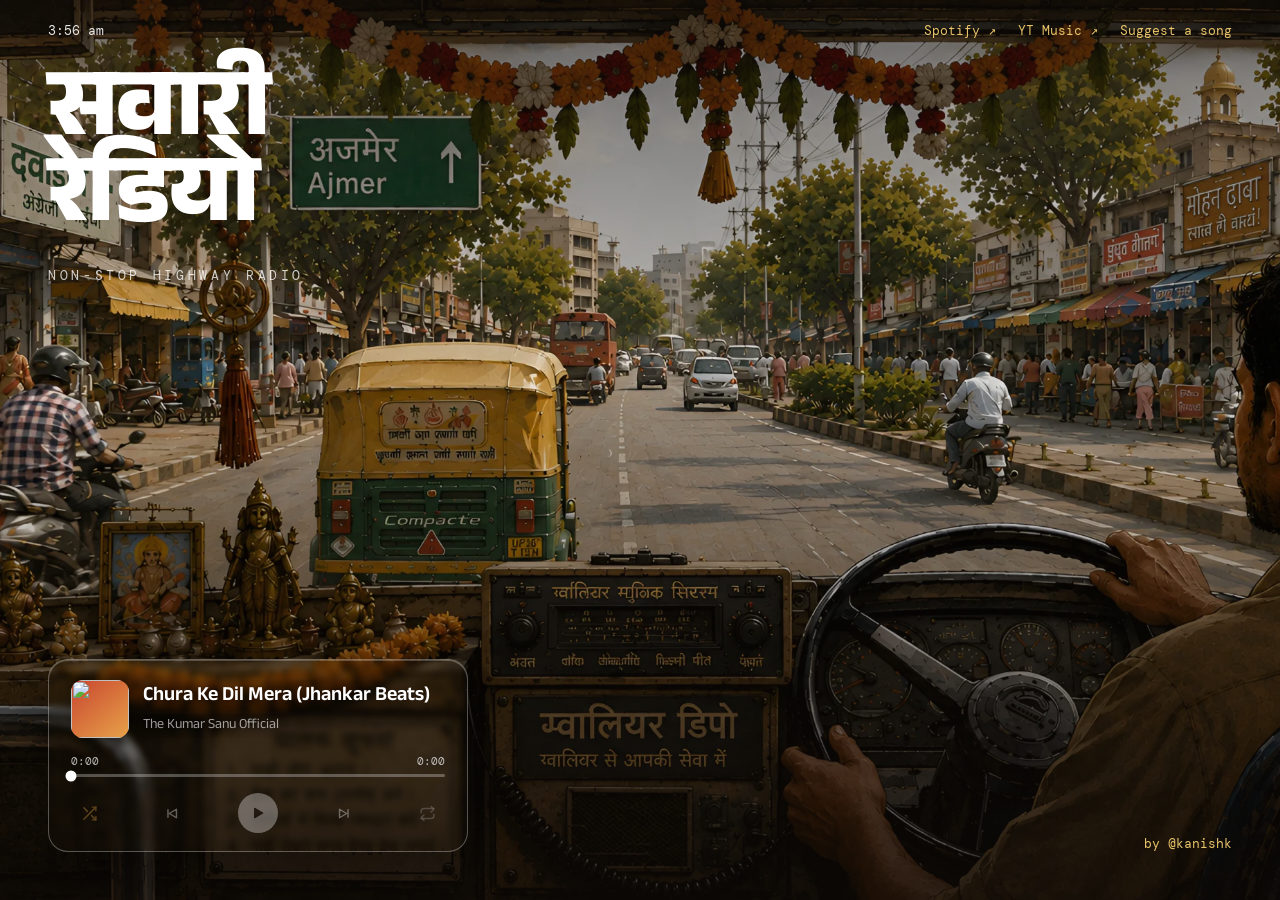
==== commit 087471b5: "Rebuild player as Glass Control Card, desktop + mobile New background photo, tunable glass-strength " ====
--- a/index.html
+++ b/index.html
@@ -11,7 +11,10 @@
 </head>
 <body>
 
-<img class="hero" src="assets/hero.webp" alt="Interior of an Indian public bus, looking past the driver through the windshield onto a roadside town.">
+<!-- Desktop and mobile now share the same background photo (Glass Control
+     Card handoff, both breakpoints) — only the CSS crop/position differs. -->
+<img class="hero" src="assets/hero.webp" alt="View of a bus dashboard and shrine looking out onto a busy Indian street.">
+
 <div class="scrim" aria-hidden="true"></div>
 
 <header class="status-bar">
@@ -50,35 +53,46 @@
 
 <main class="shelf-row">
   <section class="player-card" aria-label="Player">
-    <img class="art" id="track-art" alt="" aria-hidden="true">
+    <!-- .track-row groups art+text into one row within the card's vertical
+         stack — same structure on both desktop and mobile now that mobile's
+         Glass Control Card handoff also uses a column layout. -->
+    <div class="track-row">
+      <img class="art" id="track-art" alt="" aria-hidden="true">
 
-    <div class="track-info">
-      <div class="eyebrow">Now playing</div>
-      <div class="track-title" id="track-title">Press play</div>
-      <div class="track-channel" id="track-channel">—</div>
+      <div class="track-info">
+        <div class="eyebrow">Now playing</div>
+        <div class="track-title" id="track-title">Press play</div>
+        <div class="track-channel" id="track-channel">—</div>
+      </div>
     </div>
 
-    <div class="transport">
-      <div class="controls">
-        <button class="ctrl" id="prev" type="button" aria-label="Previous track">
-          <svg viewBox="0 0 24 24" aria-hidden="true"><path d="M7 6v12M19 6 9 12l10 6z"/></svg>
-        </button>
-        <button class="ctrl ctrl-play" id="play" type="button" aria-label="Play" aria-pressed="false">
-          <svg class="icon-play" viewBox="0 0 24 24" aria-hidden="true"><path d="M7 5l12 7-12 7z"/></svg>
-          <svg class="icon-pause" viewBox="0 0 24 24" aria-hidden="true"><path d="M8 5v14M16 5v14"/></svg>
-        </button>
-        <button class="ctrl" id="next" type="button" aria-label="Next track">
-          <svg viewBox="0 0 24 24" aria-hidden="true"><path d="M17 6v12M5 6l10 6-10 6z"/></svg>
-        </button>
-      </div>
+    <div class="time-labels">
+      <span id="time-elapsed">0:00</span>
+      <span id="time-total">0:00</span>
+    </div>
 
-      <div class="progress-row">
-        <span id="time-elapsed">0:00</span>
-        <div class="progress-track" id="progress-track" role="slider" aria-label="Seek" aria-valuemin="0" aria-valuemax="100" aria-valuenow="0" tabindex="0">
-          <div class="progress-fill" id="progress-fill"></div>
-        </div>
-        <span id="time-total">0:00</span>
-      </div>
+    <div class="progress-track" id="progress-track" role="slider" aria-label="Seek" aria-valuemin="0" aria-valuemax="100" aria-valuenow="0" tabindex="0">
+      <div class="progress-fill" id="progress-fill"></div>
+    </div>
+
+    <div class="controls">
+      <button class="ctrl ctrl-shuffle" id="shuffle" type="button" aria-label="Shuffle" aria-pressed="true">
+        <svg viewBox="0 0 24 24" aria-hidden="true" stroke-linecap="round"><path d="M16 3h5v5"/><path d="M4 20 21 3"/><path d="M21 16v5h-5"/><path d="M15 15l6 6"/><path d="M4 4l5 5"/></svg>
+      </button>
+      <button class="ctrl" id="prev" type="button" aria-label="Previous track">
+        <svg viewBox="0 0 24 24" aria-hidden="true"><path d="M7 6v12M19 6 9 12l10 6z"/></svg>
+      </button>
+      <button class="ctrl ctrl-play" id="play" type="button" aria-label="Play" aria-pressed="false">
+        <svg class="icon-play" viewBox="0 0 24 24" aria-hidden="true"><path d="M7 5l12 7-12 7z"/></svg>
+        <svg class="icon-pause" viewBox="0 0 24 24" aria-hidden="true"><path d="M8 5v14M16 5v14"/></svg>
+      </button>
+      <button class="ctrl" id="next" type="button" aria-label="Next track">
+        <svg viewBox="0 0 24 24" aria-hidden="true"><path d="M17 6v12M5 6l10 6-10 6z"/></svg>
+      </button>
+      <button class="ctrl ctrl-repeat" id="repeat" type="button" aria-label="Repeat" data-mode="off">
+        <svg viewBox="0 0 24 24" aria-hidden="true" stroke-linecap="round"><path d="M17 2l4 4-4 4"/><path d="M3 11V9a4 4 0 0 1 4-4h14"/><path d="M7 22l-4-4 4-4"/><path d="M21 13v2a4 4 0 0 1-4 4H3"/></svg>
+        <span class="repeat-badge" aria-hidden="true">1</span>
+      </button>
     </div>
 
     <p class="blocked-help" id="blocked-help" hidden></p>
--- a/css/style.css
+++ b/css/style.css
@@ -16,6 +16,11 @@
      same horizontal line as the player card's bottom edge, at every
      breakpoint, without having to update two rules in sync by hand. */
   --shelf-bottom: 48px;
+  /* Glass Control Card handoff's single tunable "glass strength" dial (0–1,
+     spec default 0.26; set to 0.1 by request). Background tint alpha and
+     backdrop-blur radius both derive from this one value on purpose — see
+     .player-card — so they can never drift out of sync with each other. */
+  --glass-amount: 0.1;
   --font-display: 'Anek Devanagari', system-ui, sans-serif;
   --font-mono: 'DM Mono', ui-monospace, monospace;
 }
@@ -38,14 +43,17 @@
 a { color: var(--gold); text-decoration: none; }
 a:hover { color: var(--text); }
 
-/* Static by decision — no idle animation on the illustration. */
+/* Static by decision — no idle animation on the illustration. Position/scrim
+   values here are desktop's (from the Glass Control Card handoff) — mobile
+   overrides both in its own media query below, using the same photo with a
+   different focal point (both handoffs ship the identical dashboard-bg.png). */
 .hero {
   position: fixed;
   inset: 0;
   width: 100%;
   height: 100%;
   object-fit: cover;
-  object-position: 50% 50%;
+  object-position: 45% 60%;
   z-index: 0;
   pointer-events: none;
 }
@@ -55,7 +63,7 @@
   inset: 0;
   z-index: 0;
   pointer-events: none;
-  background: linear-gradient(180deg, rgba(20, 14, 10, .52) 0%, rgba(20, 14, 10, .06) 38%, rgba(20, 14, 10, .5) 100%);
+  background: linear-gradient(180deg, rgba(20, 14, 10, .5) 0%, rgba(20, 14, 10, .08) 42%, rgba(14, 9, 6, .72) 100%);
 }
 
 .status-bar,
@@ -147,9 +155,15 @@
 
 .rec-status {
   margin: 8px 0 0;
-  min-height: 1rem;
   font-size: 12px;
   color: var(--text-dim-3);
+}
+/* Reserving height for this even when empty (the old min-height) left a
+   visually disproportionate dead strip at the bottom of this small panel —
+   only take up space once there's actually a message to show. */
+.rec-status:empty {
+  margin: 0;
+  display: none;
 }
 .rec-status[data-tone="error"] { color: #ff9f8d; }
 .rec-status[data-tone="ok"] { color: #9fe0b4; }
@@ -192,50 +206,56 @@
   flex-wrap: wrap;
 }
 
+/* Glass Control Card handoff (design_handoff_glass_control_card/README.md).
+   Fixed-width vertical card, not the old fit-content horizontal row —
+   width no longer depends on content, so the old .blocked-help ballooning
+   fix (max-width hack) isn't needed here; a fixed width can't balloon. */
 .player-card {
-  /* min-height (not height) + wrap so .blocked-help can drop onto its own
-     row and the card grows to fit it, without affecting the normal case
-     where that row stays hidden and the card renders at the same 109px. */
-  min-height: 109px;
-  padding: 0 28px;
-  display: flex;
-  flex-wrap: wrap;
+  width: 420px;
+  box-sizing: border-box;
+  padding: 20px 22px 18px;
+  display: flex;
+  flex-direction: column;
+  border-radius: 20px;
+  /* Both derive from the one --glass-amount dial — see :root. */
+  background: rgba(28, 20, 14, var(--glass-amount));
+  backdrop-filter: blur(calc(30px * var(--glass-amount))) saturate(1.1);
+  -webkit-backdrop-filter: blur(calc(30px * var(--glass-amount))) saturate(1.1);
+  border: 1px solid rgba(255, 255, 255, .3);
+  box-shadow: 0 20px 50px rgba(0, 0, 0, .4), inset 0 1px 0 rgba(255, 255, 255, .22);
+  /* Keeps card text legible however transparent the glass fill gets —
+     text opacity itself always stays 1, per the handoff. */
+  text-shadow: 0 1px 10px rgba(0, 0, 0, .6);
+}
+
+/* Groups art+text into one row within the card's vertical stack — shared
+   as-is by mobile too, since both breakpoints' Glass Control Card handoffs
+   use the same column layout and content order. */
+.track-row {
+  display: flex;
   align-items: center;
-  gap: 36px;
-  border-radius: 18px;
-  background: var(--card-bg);
-  backdrop-filter: blur(26px);
-  -webkit-backdrop-filter: blur(26px);
-  border: 1px solid var(--card-border);
-  box-shadow: 0 18px 50px rgba(0, 0, 0, .4), inset 0 1px 0 rgba(255, 255, 255, .22);
-  width: fit-content;
-  /* fit-content alone isn't enough once a wrapping paragraph (.blocked-help)
-     is in play — a flex container's shrink-to-fit width calculation can
-     size itself to a wrapped item's unwrapped (max-content) width instead
-     of the intended narrower line, ballooning the card. This caps it at
-     the same width the normal 3-item row already computes to (~661px),
-     so the card never grows wider than usual — the help text just wraps
-     within that fixed width instead. */
-  max-width: min(100%, 665px);
+  gap: 14px;
 }
 
 .art {
-  width: 78px;
-  height: 78px;
+  width: 58px;
+  height: 58px;
   flex: none;
   border-radius: 12px;
   background: linear-gradient(140deg, var(--accent-a), var(--accent-b));
-  box-shadow: 0 6px 18px rgba(0, 0, 0, .35);
+  box-shadow: 0 4px 14px rgba(0, 0, 0, .35);
   object-fit: cover;
 }
 
 .track-info {
-  width: 153px;
-  flex: none;
   min-width: 0;
 }
 
+/* "NOW PLAYING" eyebrow isn't part of this card's design on either
+   breakpoint (kept in markup, not deleted, in case a future design wants it
+   back). */
 .eyebrow {
+  display: none;
   font-family: var(--font-mono);
   font-size: 10px;
   letter-spacing: .24em;
@@ -244,7 +264,6 @@
 }
 
 .track-title {
-  margin-top: 5px;
   font-size: 20px;
   font-weight: 600;
   color: var(--text);
@@ -254,34 +273,72 @@
 }
 
 .track-channel {
-  font-size: 13px;
-  color: var(--text-dim-3);
+  font-size: 14px;
+  color: rgba(255, 255, 255, .6);
   white-space: nowrap;
   overflow: hidden;
   text-overflow: ellipsis;
 }
 
-.transport {
-  width: 300px;
-  flex: none;
-  display: flex;
-  flex-direction: column;
+.time-labels {
+  margin-top: 16px;
+  display: flex;
+  justify-content: space-between;
+  font-family: var(--font-mono);
+  font-size: 11px;
+  color: rgba(255, 255, 255, .7);
+}
+
+.progress-track {
+  margin-top: 6px;
+  position: relative;
+  height: 3px;
+  border-radius: 2px;
+  background: rgba(255, 255, 255, .28);
+  cursor: pointer;
+  touch-action: none; /* dragging the thin bar shouldn't trigger page scroll on touch */
+}
+
+.progress-fill {
+  display: block;
+  width: 0%;
+  height: 100%;
+  border-radius: 2px;
+  background: var(--text);
+  position: relative;
+}
+
+/* Permanent scrubber handle on the fill's leading edge (mobile has its own,
+   larger, ::after handle inside its own media query — this one is scoped
+   to desktop's thinner 3px track via the min-width query below). */
+.progress-fill::after {
+  content: '';
+  position: absolute;
+  left: 100%;
+  top: 50%;
+  transform: translate(-50%, -50%);
+  width: 11px;
+  height: 11px;
+  border-radius: 50%;
+  background: var(--text);
+}
+
+.controls {
+  margin-top: 16px;
+  padding: 0 2px;
+  display: flex;
   align-items: center;
-  gap: 12px;
-}
-
-.controls {
-  display: flex;
-  align-items: center;
-  gap: 20px;
-  color: var(--text-dim-1);
+  justify-content: space-between;
+  color: var(--text);
 }
 
 .ctrl {
   display: grid;
   place-items: center;
-  width: 24px;
-  height: 24px;
+  /* 32px minimum hit target per the handoff, even though the visible glyph
+     is smaller — the icon itself is sized via .ctrl svg below. */
+  width: 32px;
+  height: 32px;
   padding: 0;
   border: none;
   background: transparent;
@@ -293,8 +350,8 @@
 .ctrl:disabled { opacity: .35; cursor: default; }
 
 .ctrl svg {
-  width: 1rem;
-  height: 1rem;
+  width: 17px;
+  height: 17px;
   fill: none;
   stroke: currentColor;
   stroke-width: 2;
@@ -302,8 +359,8 @@
 }
 
 .ctrl-play {
-  width: 52px;
-  height: 52px;
+  width: 40px;
+  height: 40px;
   background: rgba(255, 255, 255, .92);
   color: #1a1613;
   box-shadow: 0 6px 18px rgba(0, 0, 0, .3);
@@ -315,52 +372,40 @@
 .ctrl-play.is-playing .icon-play { display: none; }
 .ctrl-play.is-playing .icon-pause { display: block; }
 
-.progress-row {
-  width: 100%;
-  display: flex;
-  align-items: center;
-  gap: 12px;
-  font-family: var(--font-mono);
-  font-size: 10px;
-  color: var(--text-dim-3);
-}
-
-.progress-track {
-  flex: 1;
-  height: 3px;
-  border-radius: 2px;
-  background: rgba(255, 255, 255, .26);
-  cursor: pointer;
-  touch-action: none; /* dragging the thin bar shouldn't trigger page scroll on touch */
-}
-
-.progress-fill {
-  display: block;
-  width: 0%;
-  height: 100%;
-  border-radius: 2px;
-  background: var(--text);
-}
+/* Shuffle: the one constant-accent icon (amber), per the handoff — dims to
+   the shared inactive tone when toggled off, no separate "toggled-off amber"
+   state to define. Repeat cycles off/all/one and reuses the same colors. */
+.ctrl-shuffle { color: var(--accent-b); }
+.ctrl-shuffle[aria-pressed="false"] { color: rgba(255, 255, 255, .55); }
+
+.ctrl-repeat[data-mode="off"] { color: rgba(255, 255, 255, .55); }
+.ctrl-repeat[data-mode="all"],
+.ctrl-repeat[data-mode="one"] { color: var(--accent-b); }
+
+.repeat-badge {
+  display: none;
+  position: absolute;
+  bottom: 2px;
+  right: 2px;
+  font-family: var(--font-mono);
+  font-size: 8px;
+  line-height: 1;
+  color: inherit;
+}
+.ctrl-repeat { position: relative; }
+.ctrl-repeat[data-mode="one"] .repeat-badge { display: block; }
 
 /* Only shown when playback is actually blocked — drops onto its own full
    row (`flex: 1 0 100%` needs .player-card's `flex-wrap: wrap`) so the
    message can wrap instead of truncating like the title/channel lines. */
+/* Simple now that .player-card is a fixed-420px-wide column layout: no
+   flex-basis/min-width tricks needed (those were for the old row+wrap card,
+   where width was content-derived and could balloon — a fixed width can't).
+   Needs its own margin-top since .player-card has no `gap` of its own to
+   borrow spacing from (each section here sets its own explicit margin-top
+   instead, so this just follows that same pattern). */
 .blocked-help {
-  /* flex-shrink must be 1 (not 0, unlike the other rows that use this
-     100%-row trick) — shrink:0 pins the item at its max-content (unwrapped)
-     width no matter what min-width says, which is what actually caused the
-     card to balloon to fit the sentence on one line. min-width:0 alone,
-     without also fixing shrink, did nothing. */
-  flex: 1 1 100%;
-  min-width: 0;
-  /* No top margin: .player-card's own `gap` already inserts a row-gap
-     above this wrapped line (that's just how `gap` works once a flex
-     container wraps) — an additional top margin here was stacking on top
-     of that, pushing this row too far from the row above and making the
-     card read as top-heavy/unbalanced. padding-top is what actually
-     separates the divider from the text; margin-bottom is breathing room
-     before the card's own edge, since .player-card has zero vertical padding. */
-  margin: 0 0 16px;
+  margin-top: 16px;
   padding-top: 12px;
   border-top: 1px solid var(--card-border);
   font-size: 12px;
@@ -414,22 +459,22 @@
   .masthead-title { font-size: clamp(48px, 12vw, 96px); }
 }
 
-/* Mobile — design_handoff_glass_shelf_mobile/README.md, 390x844 frame.
-   Not just a squeezed desktop: different hero crop, its own scrim ramp,
-   a stacked card, and a scrubber handle. */
+/* Mobile — design_handoff_glass_control_card_mobile/README.md, 390x844
+   frame. Same "Glass Control Card" language as desktop (shared column
+   layout, shared --glass-amount dial, same card content/order) — the real
+   differences are just the photo's focal point, the scrim ramp, and a
+   handful of smaller-scale tokens (card padding, art/type sizes, handle). */
 @media (max-width: 767px) {
   :root { --margin: 24px; --shelf-bottom: 34px; }
 
-  /* Mobile crop aims at the driver and steering wheel, not the centre shrine. */
-  .hero { object-position: 100% 37%; }
+  /* Same photo as desktop, different focal point — dashboard/shrine area. */
+  .hero { object-position: 35% 65%; }
 
   .scrim {
     background: linear-gradient(180deg,
-      rgba(20, 14, 10, .7) 0%,
-      rgba(20, 14, 10, .6) 30%,
-      rgba(20, 14, 10, .22) 48%,
-      rgba(16, 10, 7, .72) 78%,
-      rgba(14, 9, 6, .88) 100%);
+      rgba(20, 14, 10, .55) 0%,
+      rgba(20, 14, 10, .15) 40%,
+      rgba(14, 9, 6, .75) 100%);
   }
 
   .status-bar { top: 14px; font-size: 13px; color: var(--text); align-items: flex-start; }
@@ -452,88 +497,32 @@
     align-items: stretch;
   }
 
-  /* Art + track text share the first line; the transport block wraps below. */
+  /* Card is full-width of the 24px gutters, not fixed-width like desktop's
+     420px — everything else (column direction, glass background/blur,
+     border, shadow, text-shadow) is inherited from the shared .player-card
+     rule above, since the mobile handoff's values match desktop's exactly. */
   .player-card {
     width: 100%;
-    height: auto;
-    flex-wrap: wrap;
-    align-items: center;
-    padding: 22px 20px 24px;
-    gap: 20px 16px;
-    border-radius: 26px;
-    background: rgba(20, 15, 11, .55);
-    backdrop-filter: blur(28px);
-    -webkit-backdrop-filter: blur(28px);
-    border-color: rgba(255, 255, 255, .2);
-    box-shadow: 0 20px 60px rgba(0, 0, 0, .5), inset 0 1px 0 rgba(255, 255, 255, .2);
+    padding: 20px 20px 18px;
   }
 
-  .art { width: 64px; height: 64px; border-radius: 14px; }
-
-  /* basis 0 (not auto) so long titles truncate instead of pushing the art
-     onto its own line */
-  .track-info { width: auto; flex: 1 1 0; }
-  .eyebrow { font-size: 10px; letter-spacing: .22em; color: rgba(255, 255, 255, .6); }
-  .track-title { margin-top: 4px; font-size: 21px; }
-  .track-channel { font-size: 14px; }
-
-  /* column-reverse puts the progress block above the controls without
-     reordering the markup (which keeps the desktop tab order intact). */
-  .transport {
-    width: auto;
-    flex: 1 0 100%;
-    flex-direction: column-reverse;
-    gap: 18px;
-  }
-
-  .progress-row {
-    flex-wrap: wrap;
-    gap: 0;
-    font-size: 11px;
-    color: rgba(255, 255, 255, .55);
-  }
-  /* The handoff sits the 4px bar inside a 20px row so the 14px handle has
-     room; these margins reproduce that rhythm without an extra wrapper. */
-  .progress-track {
-    order: -1;
-    flex: 1 0 100%;
-    height: 4px;
-    margin: 8px 0 14px;
-    background: rgba(255, 255, 255, .24);
-  }
-  #time-total { margin-left: auto; }
-
-  /* Scrubber handle rides the leading edge of the fill — mobile only. */
-  .progress-fill { position: relative; }
-  .progress-fill::after {
-    content: '';
-    position: absolute;
-    right: -7px;
-    top: 50%;
-    transform: translateY(-50%);
-    width: 14px;
-    height: 14px;
-    border-radius: 50%;
-    background: var(--text);
-    box-shadow: 0 2px 8px rgba(0, 0, 0, .45);
-  }
-
-  .controls { justify-content: center; gap: 26px; }
-  .ctrl {
-    width: 56px;
-    height: 56px;
-    background: rgba(255, 255, 255, .08);
-    color: rgba(255, 255, 255, .9);
-  }
+  .art { width: 56px; height: 56px; }
+
+  .track-title { font-size: 19px; }
+  .track-channel { font-size: 13px; }
+
+  /* Handle is 1px larger than desktop's (12px vs 11px) — only the size
+     changes, position still inherits the shared left:100% rule above. */
+  .progress-fill::after { width: 12px; height: 12px; }
+
+  /* All five transport icons meet the spec's 44x44 minimum touch target
+     (desktop's 32px .ctrl is too small to tap reliably) at the spec's own
+     19px base icon size. Play keeps desktop's proportionally-larger circle
+     for the same visual hierarchy, just scaled to this card's smaller tokens. */
+  .ctrl { width: 44px; height: 44px; }
   .ctrl svg { width: 19px; height: 19px; }
-  .ctrl-play {
-    width: 74px;
-    height: 74px;
-    background: #f3ece1;
-    color: #1a1613;
-    box-shadow: 0 8px 24px rgba(0, 0, 0, .4);
-  }
-  .ctrl-play svg { width: 24px; height: 24px; }
+  .ctrl-play { width: 54px; height: 54px; }
+  .ctrl-play svg { width: 21px; height: 21px; }
 
   /* Card is full-width here, so the shared bottom line would put this
      right on top of the play button — sits just below the card instead. */
@@ -556,12 +545,20 @@
   .masthead-title { font-size: clamp(28px, 8vw, 44px); line-height: .95; }
   .masthead-sub { margin-top: 6px; font-size: 10px; }
 
-  .player-card { height: 76px; gap: 20px; padding: 0 16px; }
-  .art { width: 52px; height: 52px; }
-  .track-info { width: 130px; }
+  /* No .transport to compress anymore (it's gone) — shrink the new vertical
+     stack proportionally instead: smaller art/type, tighter inter-row
+     margins, smaller buttons, narrower fixed card width. */
+  .player-card { width: 320px; padding: 14px 16px 12px; }
+  .art { width: 44px; height: 44px; }
   .track-title { font-size: 16px; }
-  .transport { width: 220px; gap: 6px; }
-  .ctrl-play { width: 40px; height: 40px; }
+  .track-channel { font-size: 12px; }
+  .time-labels { margin-top: 10px; }
+  .progress-track { margin-top: 4px; }
+  .controls { margin-top: 10px; }
+  .ctrl { width: 28px; height: 28px; }
+  .ctrl svg { width: 14px; height: 14px; }
+  .ctrl-play { width: 34px; height: 34px; }
+  .ctrl-play svg { width: 14px; height: 14px; }
 }
 
 /* Narrow AND short — split-screen, a foldable, or a small resized window.
@@ -580,17 +577,16 @@
   .masthead-title { font-size: 30px; }
   .masthead-sub { margin-top: 8px; font-size: 10px; letter-spacing: .18em; }
 
-  .player-card { padding: 14px 16px 16px; gap: 12px; border-radius: 20px; }
+  .player-card { padding: 14px 16px 16px; }
   .art { width: 48px; height: 48px; border-radius: 10px; }
   .track-title { font-size: 17px; }
   .track-channel { font-size: 12px; }
 
-  .transport { gap: 10px; }
-  .progress-track { margin: 6px 0 10px; }
-
-  .controls { gap: 18px; }
-  .ctrl { width: 44px; height: 44px; }
-  .ctrl-play { width: 56px; height: 56px; }
+  .time-labels { margin-top: 10px; }
+  .progress-track { margin-top: 4px; }
+
+  .controls { margin-top: 8px; }
+  .ctrl-play { width: 48px; height: 48px; }
   .ctrl-play svg { width: 18px; height: 18px; }
 }
 
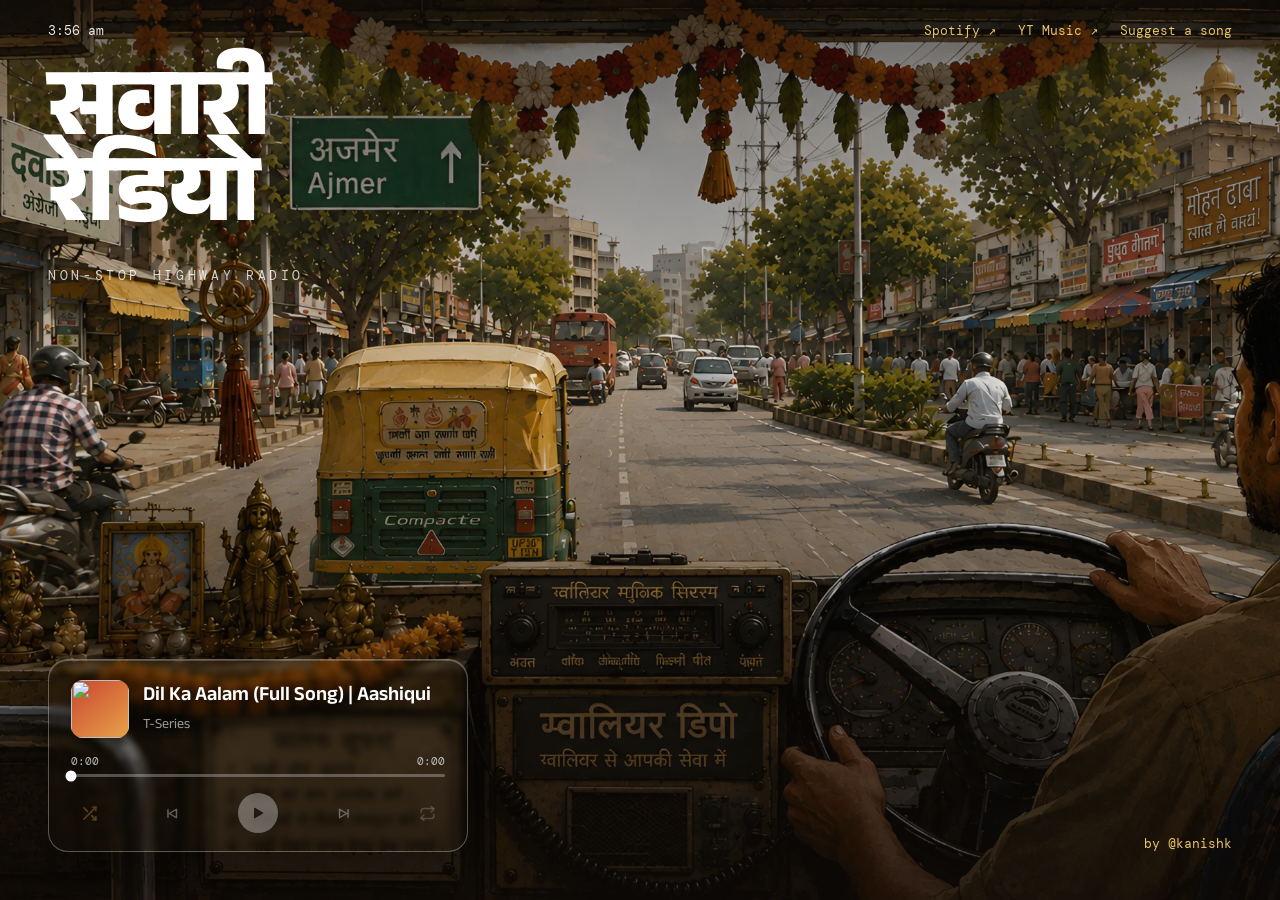
==== commit c857dd55: "Add a light grainy texture over the background CSS-only SVG noise overlay (no image asset) at 5% opa" ====
--- a/index.html
+++ b/index.html
@@ -16,6 +16,7 @@
 <img class="hero" src="assets/hero.webp" alt="View of a bus dashboard and shrine looking out onto a busy Indian street.">
 
 <div class="scrim" aria-hidden="true"></div>
+<div class="grain" aria-hidden="true"></div>
 
 <header class="status-bar">
   <span id="clock">--:--</span>
--- a/css/style.css
+++ b/css/style.css
@@ -66,6 +66,17 @@
   background: linear-gradient(180deg, rgba(20, 14, 10, .5) 0%, rgba(20, 14, 10, .08) 42%, rgba(14, 9, 6, .72) 100%);
 }
 
+.grain {
+  position: fixed;
+  inset: 0;
+  z-index: 0;
+  pointer-events: none;
+  opacity: .05;
+  mix-blend-mode: overlay;
+  background-image: url("data:image/svg+xml,%3Csvg xmlns='http://www.w3.org/2000/svg' width='140' height='140'%3E%3Cfilter id='n'%3E%3CfeTurbulence type='fractalNoise' baseFrequency='0.9' numOctaves='2' stitchTiles='stitch'/%3E%3C/filter%3E%3Crect width='100%25' height='100%25' filter='url(%23n)'/%3E%3C/svg%3E");
+  background-size: 140px 140px;
+}
+
 .status-bar,
 .masthead,
 .shelf-row {
